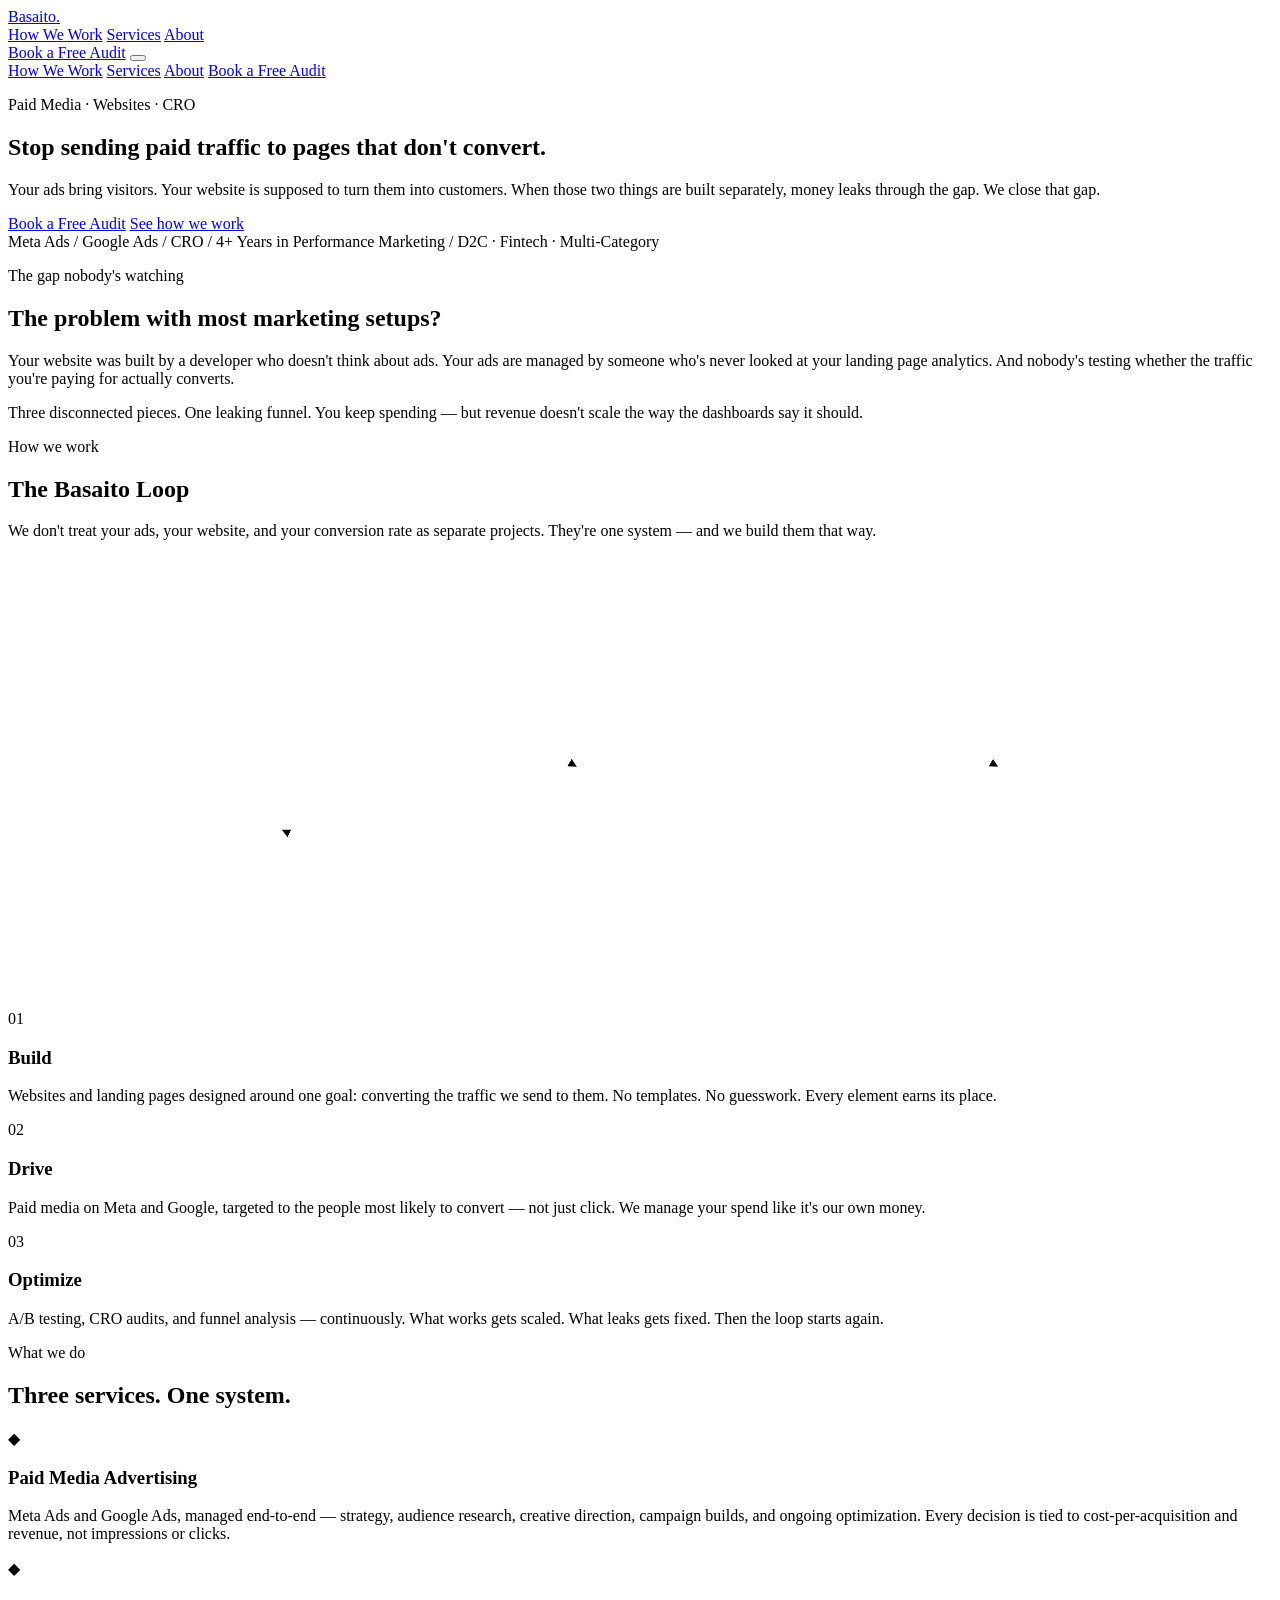
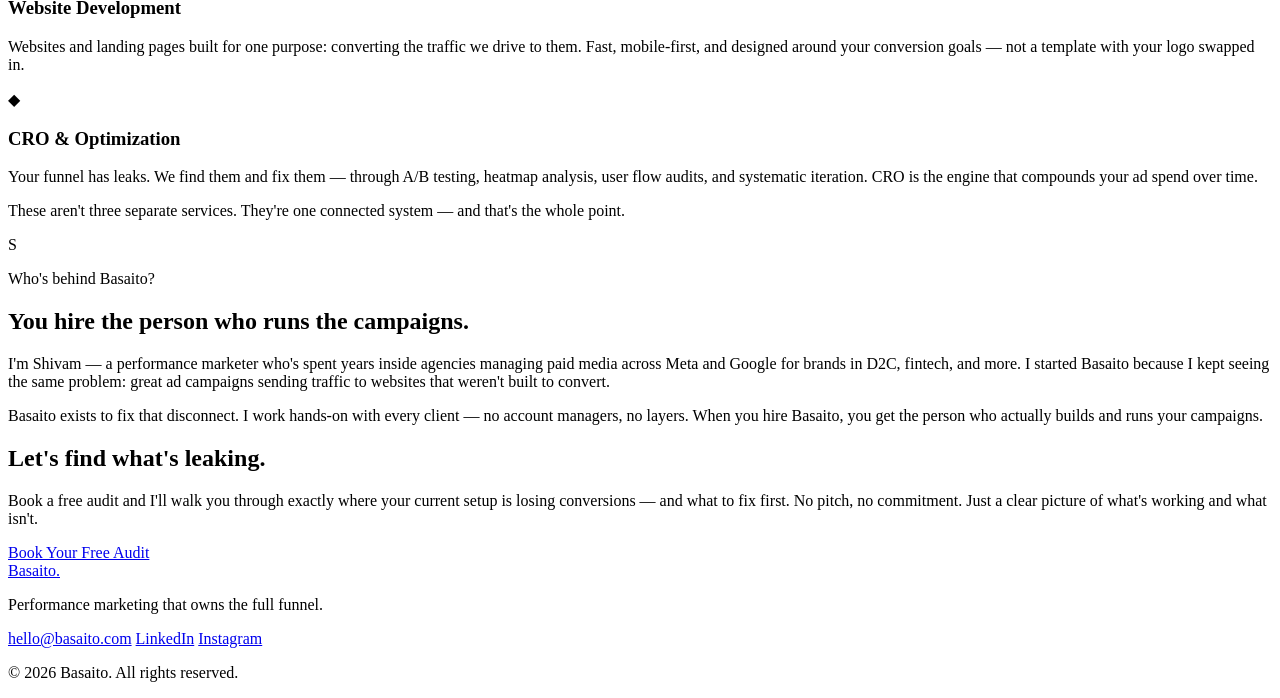
==== index.html @ 635cd73f "Add initial HTML structure for Basaito website This HTML file serves as the main structure for the B" ====
<!DOCTYPE html>
<html lang="en">
<head>
  <meta charset="UTF-8" />
  <meta name="viewport" content="width=device-width, initial-scale=1.0" />
  <title>Basaito — Performance Marketing That Owns the Full Funnel</title>
  <meta name="description" content="Basaito builds your ads, your website, and your conversion flow as one connected system — so your paid traffic actually turns into revenue. Book a free audit." />

  <!-- Open Graph -->
  <meta property="og:title" content="Basaito — Stop Sending Paid Traffic to Pages That Don't Convert" />
  <meta property="og:description" content="Ads, website, and CRO built as one system. Book a free audit and find what's leaking." />
  <meta property="og:type" content="website" />

  <!-- Fonts -->
  <link rel="preconnect" href="https://fonts.googleapis.com" />
  <link rel="preconnect" href="https://fonts.gstatic.com" crossorigin />
  <link href="https://fonts.googleapis.com/css2?family=Space+Grotesk:wght@400;500;600;700&family=Inter:wght@400;500;600&display=swap" rel="stylesheet" />

  <link rel="stylesheet" href="css/style.css" />
</head>
<body>

  <!-- ============================================= -->
  <!-- NAVIGATION -->
  <!-- ============================================= -->
  <header class="nav" id="nav">
    <div class="nav__inner container">
      <a href="#top" class="nav__logo" aria-label="Basaito home">
        Basaito<span class="nav__logo-dot">.</span>
      </a>

      <nav class="nav__links" aria-label="Primary">
        <a href="#work">How We Work</a>
        <a href="#services">Services</a>
        <a href="#about">About</a>
      </nav>

      <a href="#contact" class="btn btn--nav">Book a Free Audit</a>

      <!-- Mobile toggle -->
      <button class="nav__toggle" id="navToggle" aria-label="Open menu" aria-expanded="false">
        <span></span><span></span><span></span>
      </button>
    </div>

    <!-- Mobile menu -->
    <div class="nav__mobile" id="navMobile">
      <a href="#work">How We Work</a>
      <a href="#services">Services</a>
      <a href="#about">About</a>
      <a href="#contact" class="btn btn--accent">Book a Free Audit</a>
    </div>
  </header>

  <main id="top">

    <!-- ============================================= -->
    <!-- HERO -->
    <!-- ============================================= -->
    <section class="hero">
      <div class="hero__grid" aria-hidden="true"></div>
      <div class="container hero__inner">
        <p class="eyebrow reveal">Paid Media · Websites · CRO</p>
        <h1 class="hero__title reveal">
          Stop sending paid traffic to pages that <span class="accent-text">don't convert.</span>
        </h1>
        <p class="hero__sub reveal">
          Your ads bring visitors. Your website is supposed to turn them into customers.
          When those two things are built separately, money leaks through the gap.
          We close that gap.
        </p>
        <div class="hero__cta reveal">
          <a href="#contact" class="btn btn--accent btn--lg">Book a Free Audit</a>
          <a href="#work" class="btn btn--ghost btn--lg">See how we work</a>
        </div>
      </div>
    </section>

    <!-- ============================================= -->
    <!-- CREDIBILITY BAR -->
    <!-- ============================================= -->
    <section class="cred">
      <div class="container cred__inner">
        <span class="cred__item">Meta Ads</span>
        <span class="cred__sep">/</span>
        <span class="cred__item">Google Ads</span>
        <span class="cred__sep">/</span>
        <span class="cred__item">CRO</span>
        <span class="cred__sep">/</span>
        <span class="cred__item">4+ Years in Performance Marketing</span>
        <span class="cred__sep">/</span>
        <span class="cred__item">D2C · Fintech · Multi-Category</span>
      </div>
    </section>

    <!-- ============================================= -->
    <!-- PROBLEM -->
    <!-- ============================================= -->
    <section class="problem">
      <div class="container problem__inner">
        <p class="eyebrow reveal">The gap nobody's watching</p>
        <h2 class="problem__title reveal">
          The problem with most marketing setups?
        </h2>
        <div class="problem__body reveal">
          <p>
            Your website was built by a developer who doesn't think about ads.
            Your ads are managed by someone who's never looked at your landing page analytics.
            And nobody's testing whether the traffic you're paying for actually converts.
          </p>
          <p class="problem__punch">
            Three disconnected pieces. One leaking funnel. You keep spending —
            but revenue doesn't scale the way the dashboards say it should.
          </p>
        </div>
      </div>
    </section>

    <!-- ============================================= -->
    <!-- THE BASAITO LOOP -->
    <!-- ============================================= -->
    <section class="loop" id="work">
      <div class="container">
        <div class="loop__head reveal">
          <p class="eyebrow">How we work</p>
          <h2 class="section-title">The Basaito Loop</h2>
          <p class="section-lead">
            We don't treat your ads, your website, and your conversion rate as separate
            projects. They're one system — and we build them that way.
          </p>
        </div>

        <div class="loop__diagram reveal">
          <!-- Connected cycle: Build -> Drive -> Optimize -> back to Build -->
          <svg class="loop__svg" viewBox="0 0 900 320" role="img" aria-label="The Basaito Loop: Build, Drive, Optimize — a continuous cycle">
            <defs>
              <marker id="arrow" markerWidth="10" markerHeight="10" refX="6" refY="3" orient="auto" markerUnits="strokeWidth">
                <path d="M0,0 L6,3 L0,6 Z" fill="var(--accent)"></path>
              </marker>
            </defs>
            <!-- connecting arcs -->
            <path class="loop__path" d="M 195 150 Q 300 90 405 150" fill="none" marker-end="url(#arrow)"/>
            <path class="loop__path" d="M 495 150 Q 600 90 705 150" fill="none" marker-end="url(#arrow)"/>
            <path class="loop__path loop__path--return" d="M 705 195 Q 450 320 195 195" fill="none" marker-end="url(#arrow)"/>
          </svg>

          <div class="loop__steps">
            <article class="loop__step">
              <span class="loop__num">01</span>
              <h3>Build</h3>
              <p>Websites and landing pages designed around one goal: converting the traffic we send to them. No templates. No guesswork. Every element earns its place.</p>
            </article>
            <article class="loop__step">
              <span class="loop__num">02</span>
              <h3>Drive</h3>
              <p>Paid media on Meta and Google, targeted to the people most likely to convert — not just click. We manage your spend like it's our own money.</p>
            </article>
            <article class="loop__step">
              <span class="loop__num">03</span>
              <h3>Optimize</h3>
              <p>A/B testing, CRO audits, and funnel analysis — continuously. What works gets scaled. What leaks gets fixed. Then the loop starts again.</p>
            </article>
          </div>
        </div>
      </div>
    </section>

    <!-- ============================================= -->
    <!-- SERVICES -->
    <!-- ============================================= -->
    <section class="services" id="services">
      <div class="container">
        <div class="services__head reveal">
          <p class="eyebrow">What we do</p>
          <h2 class="section-title">Three services. One system.</h2>
        </div>

        <div class="services__grid">
          <article class="service reveal">
            <div class="service__mark">◆</div>
            <h3>Paid Media Advertising</h3>
            <p>
              Meta Ads and Google Ads, managed end-to-end — strategy, audience research,
              creative direction, campaign builds, and ongoing optimization. Every decision
              is tied to cost-per-acquisition and revenue, not impressions or clicks.
            </p>
          </article>

          <article class="service reveal">
            <div class="service__mark">◆</div>
            <h3>Website Development</h3>
            <p>
              Websites and landing pages built for one purpose: converting the traffic we
              drive to them. Fast, mobile-first, and designed around your conversion goals —
              not a template with your logo swapped in.
            </p>
          </article>

          <article class="service reveal">
            <div class="service__mark">◆</div>
            <h3>CRO &amp; Optimization</h3>
            <p>
              Your funnel has leaks. We find them and fix them — through A/B testing,
              heatmap analysis, user flow audits, and systematic iteration. CRO is the
              engine that compounds your ad spend over time.
            </p>
          </article>
        </div>

        <p class="services__note reveal">
          These aren't three separate services. They're one connected system — and that's the whole point.
        </p>
      </div>
    </section>

    <!-- ============================================= -->
    <!-- ABOUT / FOUNDER -->
    <!-- ============================================= -->
    <section class="about" id="about">
      <div class="container about__inner">
        <div class="about__media reveal">
          <div class="about__photo" aria-label="Photo of Shivam, founder of Basaito">
            <!-- Replace this block with your photo: <img src="images/shivam.jpg" alt="Shivam, founder of Basaito"> -->
            <span class="about__initials">S</span>
          </div>
        </div>
        <div class="about__content reveal">
          <p class="eyebrow">Who's behind Basaito?</p>
          <h2 class="section-title">You hire the person who runs the campaigns.</h2>
          <p>
            I'm Shivam — a performance marketer who's spent years inside agencies managing
            paid media across Meta and Google for brands in D2C, fintech, and more.
            I started Basaito because I kept seeing the same problem: great ad campaigns
            sending traffic to websites that weren't built to convert.
          </p>
          <p>
            Basaito exists to fix that disconnect. I work hands-on with every client —
            no account managers, no layers. When you hire Basaito, you get the person
            who actually builds and runs your campaigns.
          </p>
        </div>
      </div>
    </section>

    <!-- ============================================= -->
    <!-- FINAL CTA -->
    <!-- ============================================= -->
    <section class="cta" id="contact">
      <div class="container cta__inner reveal">
        <h2 class="cta__title">Let's find what's leaking.</h2>
        <p class="cta__sub">
          Book a free audit and I'll walk you through exactly where your current setup is
          losing conversions — and what to fix first. No pitch, no commitment. Just a clear
          picture of what's working and what isn't.
        </p>
        <!-- Replace # with your Cal.com / Calendly link -->
        <a href="#" class="btn btn--accent btn--lg">Book Your Free Audit</a>
      </div>
    </section>

  </main>

  <!-- ============================================= -->
  <!-- FOOTER -->
  <!-- ============================================= -->
  <footer class="footer">
    <div class="container footer__inner">
      <a href="#top" class="footer__logo">Basaito<span class="nav__logo-dot">.</span></a>
      <p class="footer__tag">Performance marketing that owns the full funnel.</p>
      <nav class="footer__links" aria-label="Footer">
        <!-- Replace with your real links -->
        <a href="mailto:hello@basaito.com">hello@basaito.com</a>
        <a href="#" aria-label="LinkedIn">LinkedIn</a>
        <a href="#" aria-label="Instagram">Instagram</a>
      </nav>
      <p class="footer__copy">© 2026 Basaito. All rights reserved.</p>
    </div>
  </footer>

  <script src="js/main.js"></script>
</body>
</html>
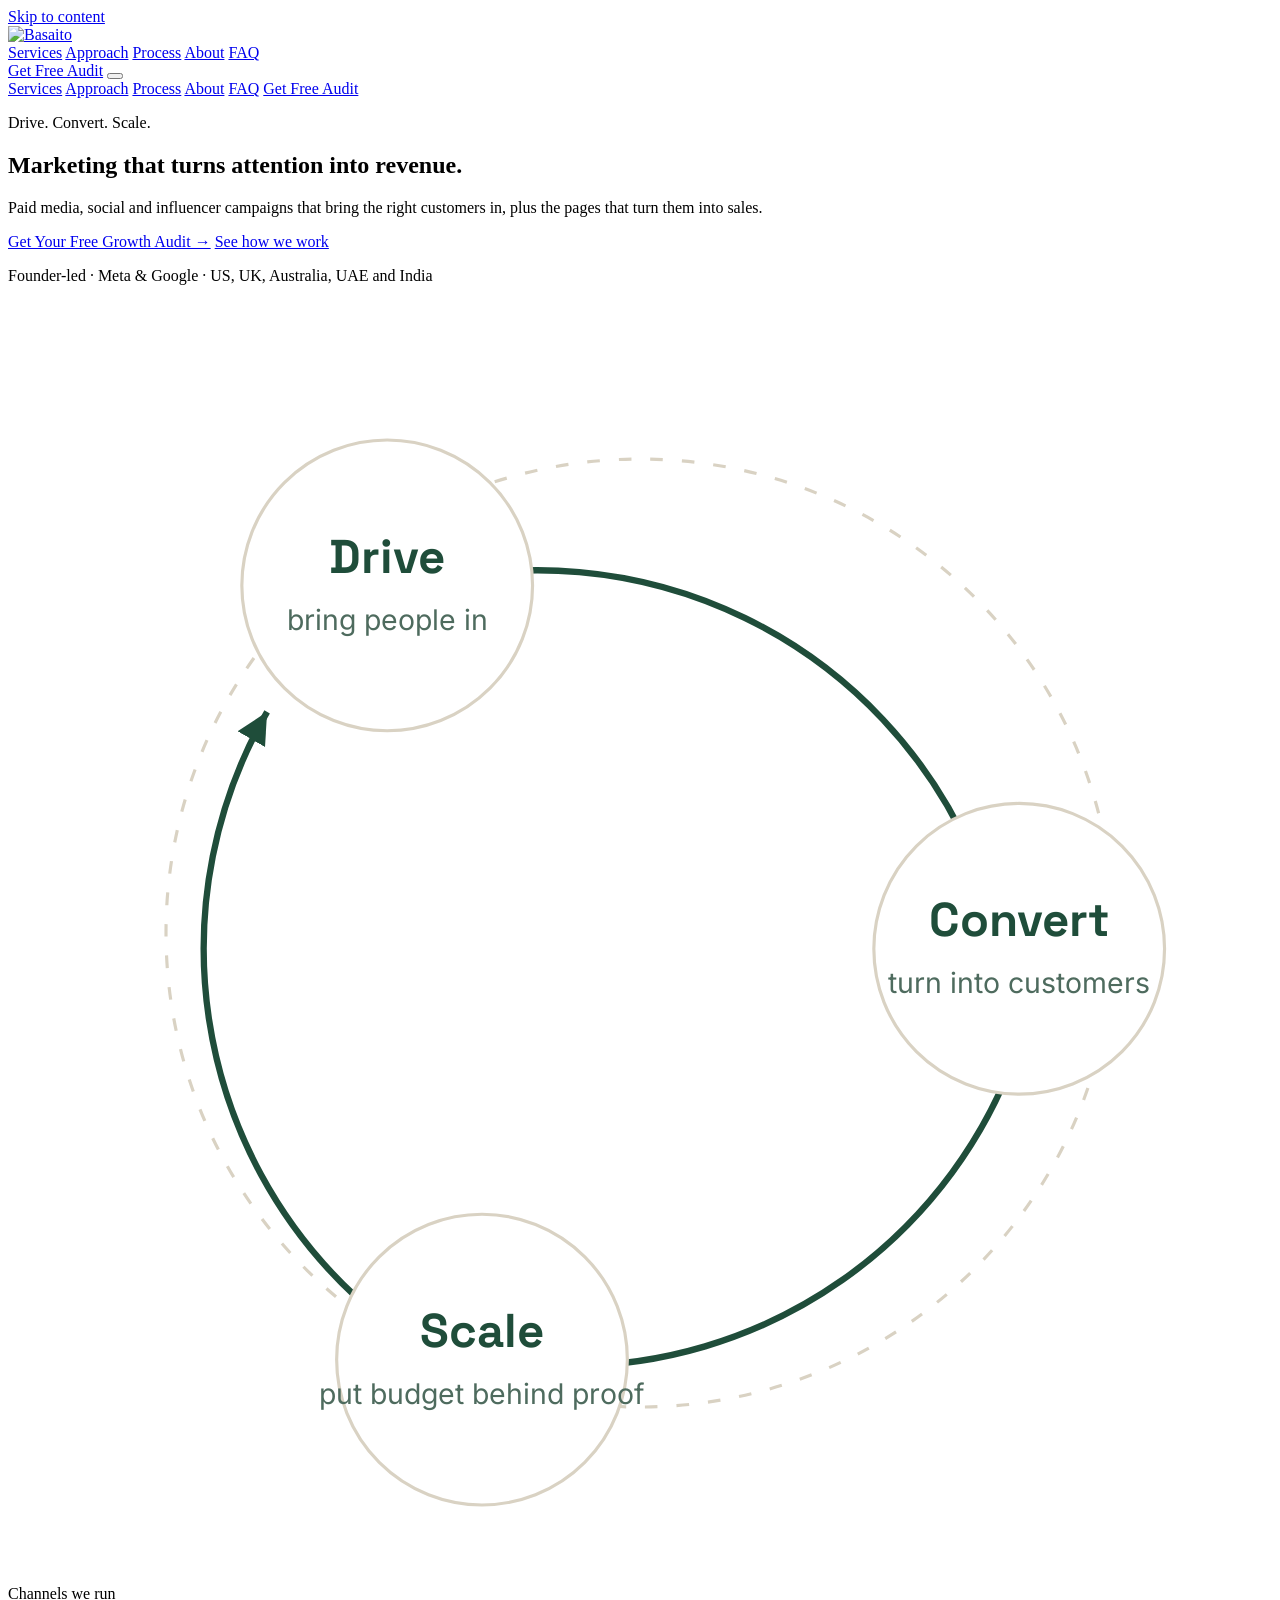
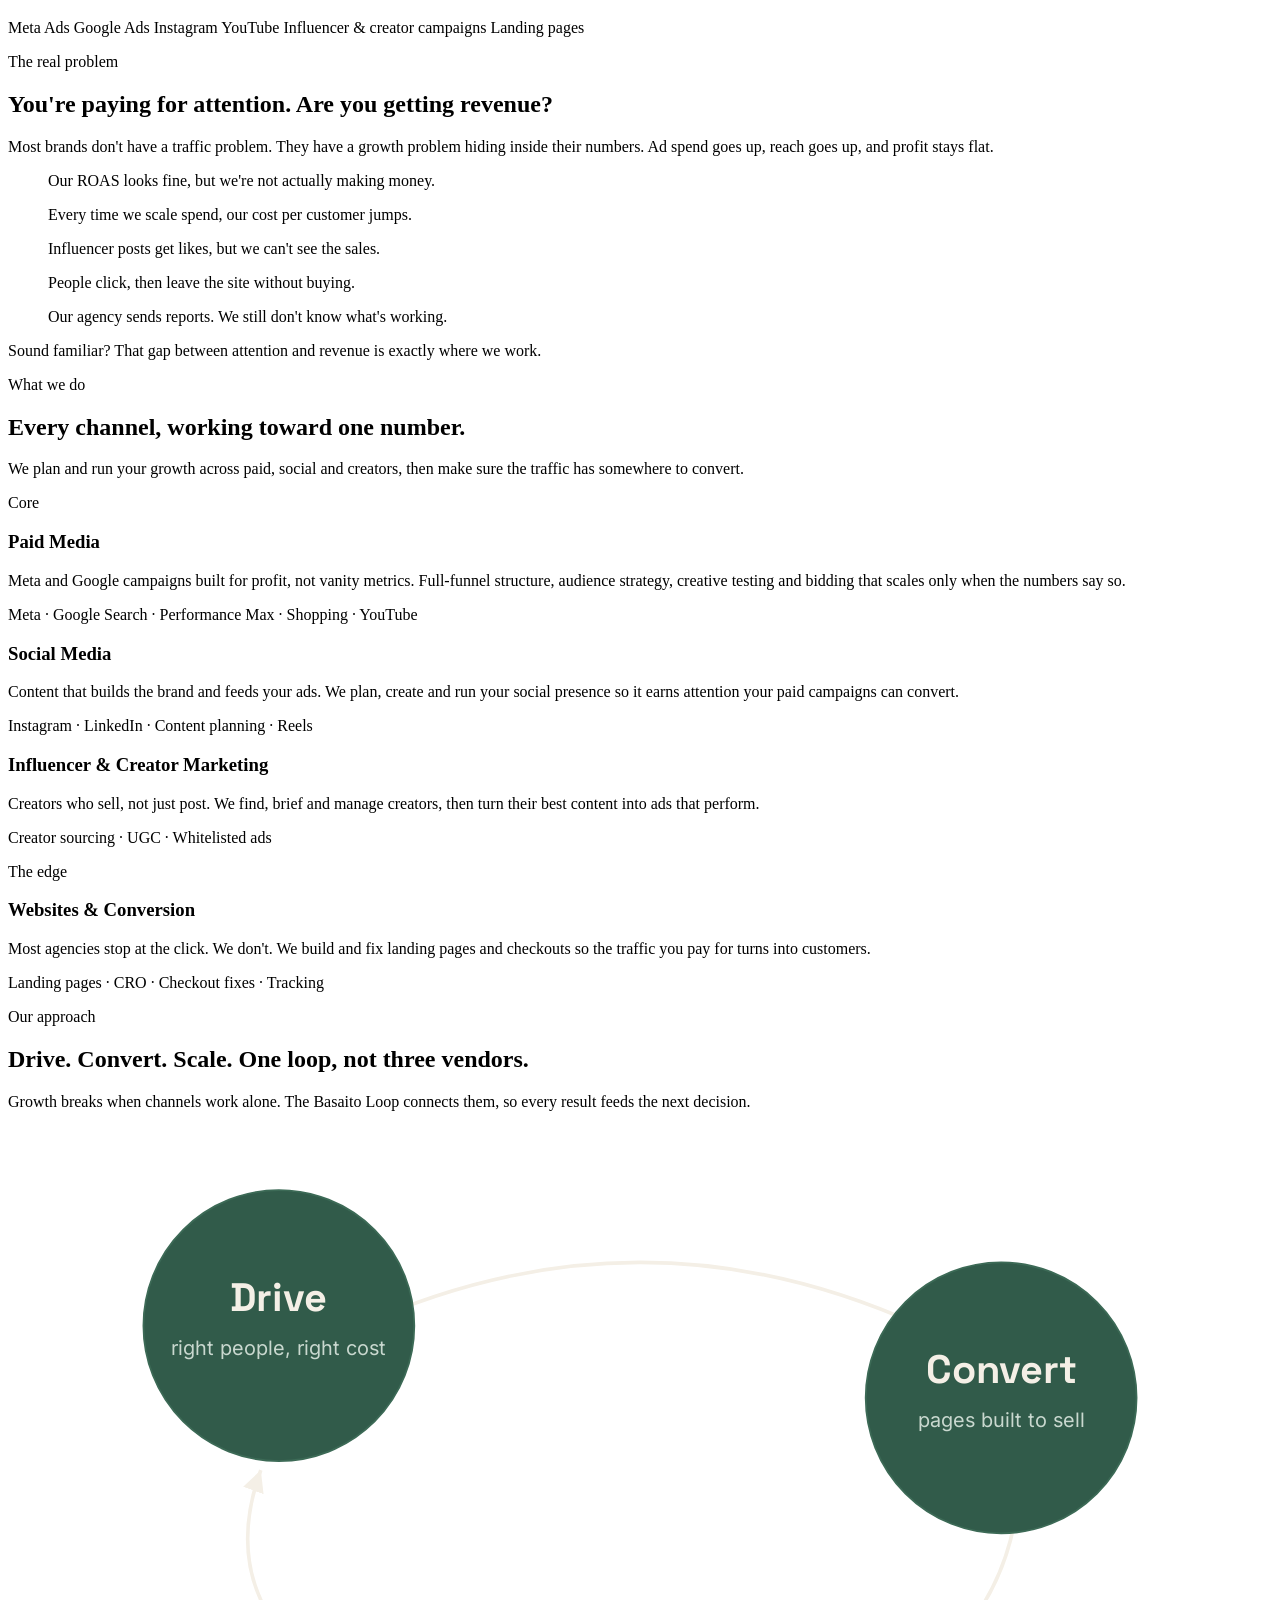
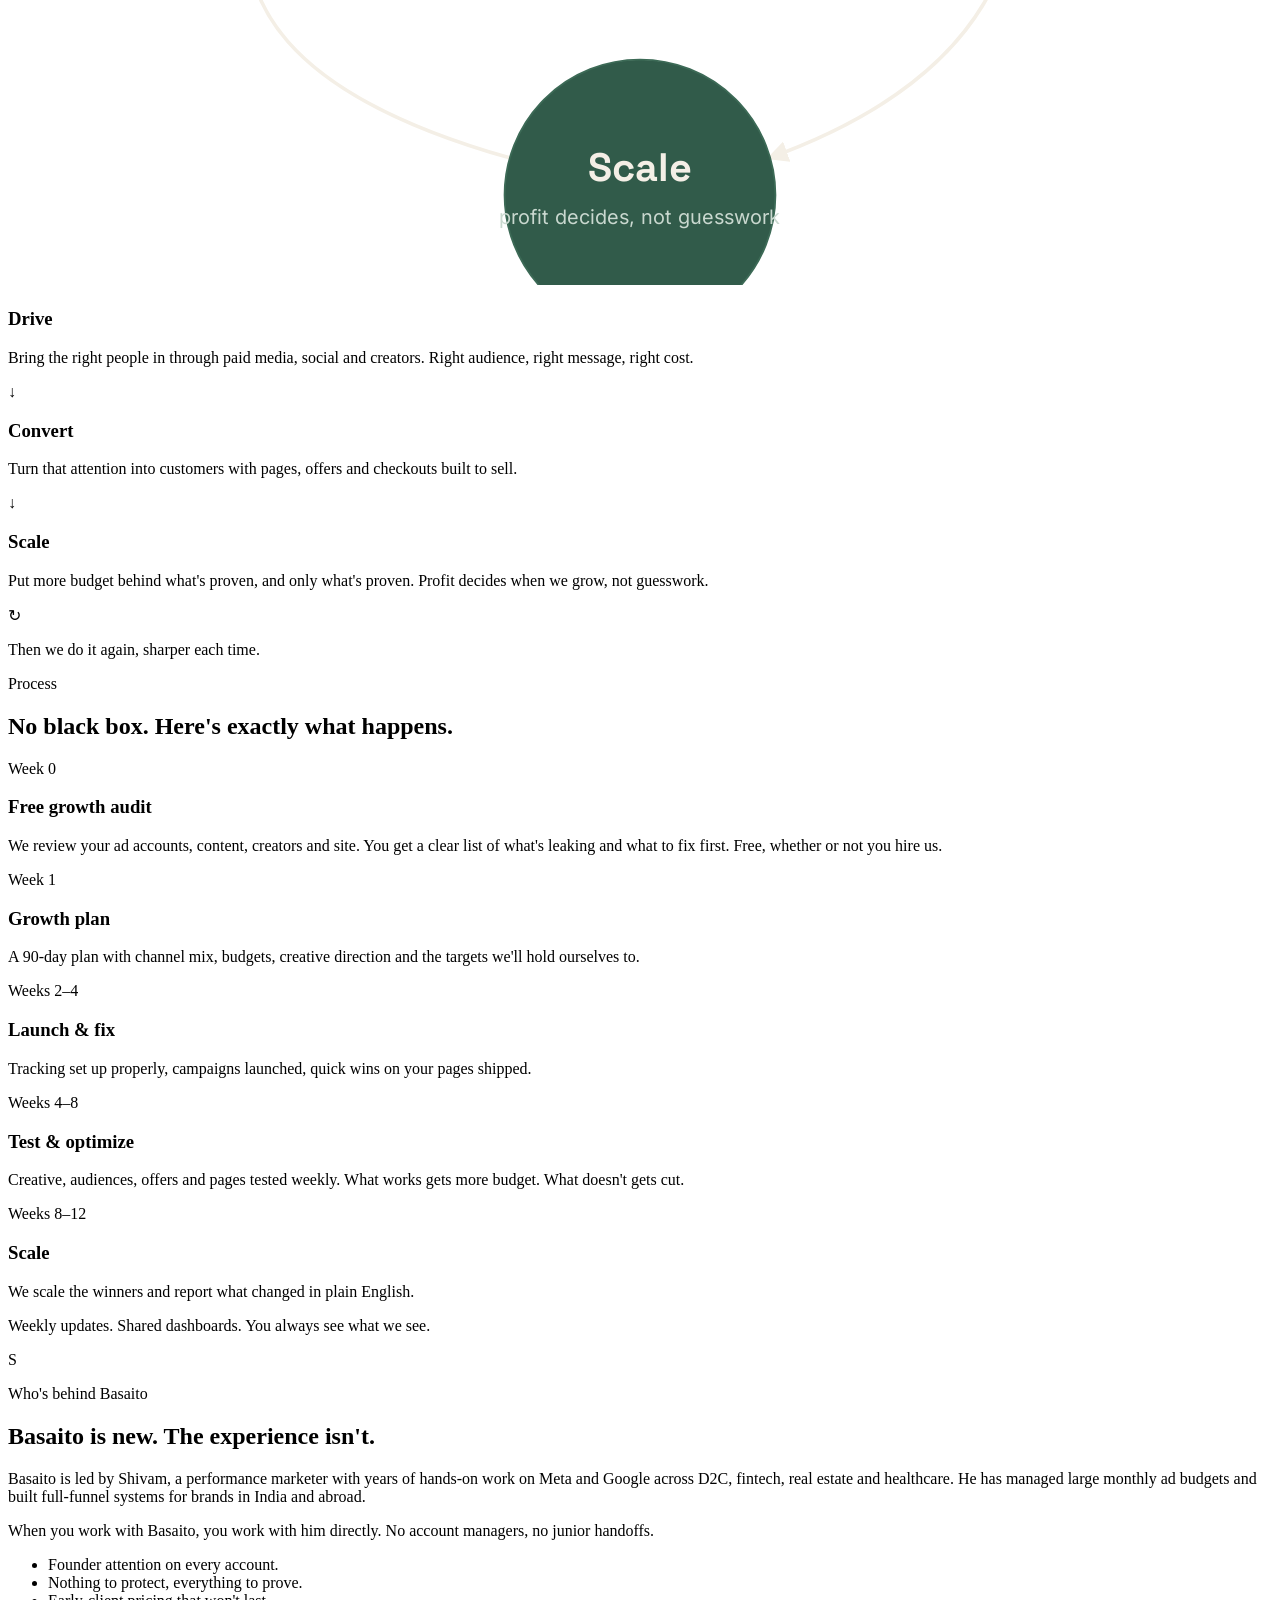
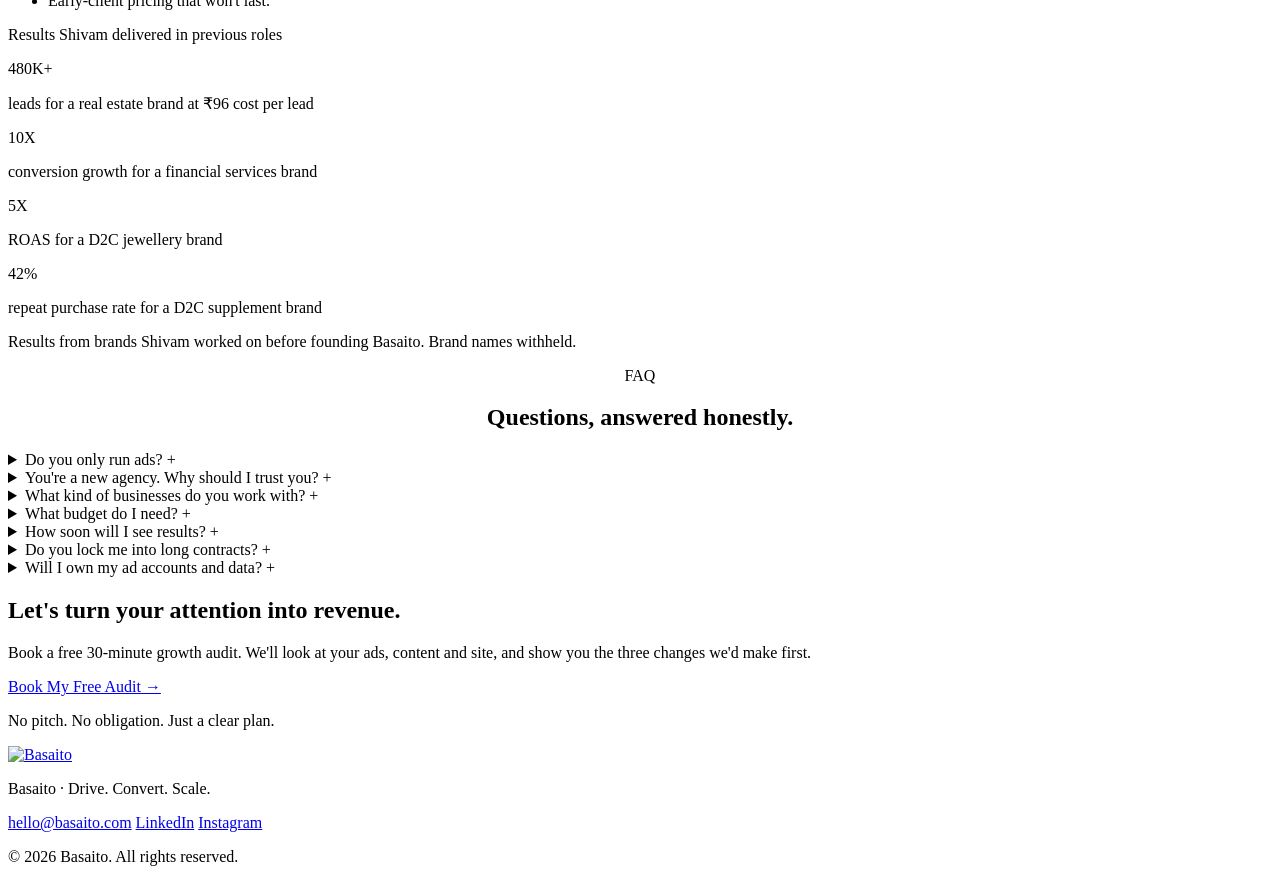
==== commit af7f7828: "Rename basaito-website-rebrand/index.html to index.html" ====
--- a/index.html
+++ b/index.html
@@ -1,282 +1,497 @@
 <!DOCTYPE html>
 <html lang="en">
 <head>
-  <meta charset="UTF-8" />
-  <meta name="viewport" content="width=device-width, initial-scale=1.0" />
-  <title>Basaito — Performance Marketing That Owns the Full Funnel</title>
-  <meta name="description" content="Basaito builds your ads, your website, and your conversion flow as one connected system — so your paid traffic actually turns into revenue. Book a free audit." />
-
-  <!-- Open Graph -->
-  <meta property="og:title" content="Basaito — Stop Sending Paid Traffic to Pages That Don't Convert" />
-  <meta property="og:description" content="Ads, website, and CRO built as one system. Book a free audit and find what's leaking." />
-  <meta property="og:type" content="website" />
-
-  <!-- Fonts -->
-  <link rel="preconnect" href="https://fonts.googleapis.com" />
-  <link rel="preconnect" href="https://fonts.gstatic.com" crossorigin />
-  <link href="https://fonts.googleapis.com/css2?family=Space+Grotesk:wght@400;500;600;700&family=Inter:wght@400;500;600&display=swap" rel="stylesheet" />
-
-  <link rel="stylesheet" href="css/style.css" />
+<meta charset="UTF-8" />
+<meta name="viewport" content="width=device-width, initial-scale=1.0" />
+<title>Basaito — Marketing That Turns Attention Into Revenue</title>
+<meta name="description" content="Growth marketing agency running paid media, social and influencer campaigns, plus the pages that turn traffic into sales. Book a free growth audit." />
+<link rel="canonical" href="https://basaito.com/" />
+
+<!-- Open Graph -->
+<meta property="og:type" content="website" />
+<meta property="og:url" content="https://basaito.com/" />
+<meta property="og:title" content="Basaito — Marketing That Turns Attention Into Revenue" />
+<meta property="og:description" content="Growth marketing agency running paid media, social and influencer campaigns, plus the pages that turn traffic into sales. Book a free growth audit." />
+<meta property="og:image" content="https://basaito.com/assets/og-image.png" />
+<meta property="og:image:width" content="1200" />
+<meta property="og:image:height" content="630" />
+
+<!-- Twitter Card -->
+<meta name="twitter:card" content="summary_large_image" />
+<meta name="twitter:title" content="Basaito — Marketing That Turns Attention Into Revenue" />
+<meta name="twitter:description" content="Growth marketing agency running paid media, social and influencer campaigns, plus the pages that turn traffic into sales." />
+<meta name="twitter:image" content="https://basaito.com/assets/og-image.png" />
+
+<!-- Favicons -->
+<link rel="icon" href="/favicon.ico" sizes="any" />
+<link rel="icon" type="image/png" sizes="32x32" href="/assets/favicon-32.png" />
+<link rel="icon" type="image/png" sizes="16x16" href="/assets/favicon-16.png" />
+<link rel="apple-touch-icon" href="/assets/apple-touch-icon.png" />
+
+<!-- Fonts -->
+<link rel="preconnect" href="https://fonts.googleapis.com" />
+<link rel="preconnect" href="https://fonts.gstatic.com" crossorigin />
+<link href="https://fonts.googleapis.com/css2?family=Space+Grotesk:wght@500;600;700&family=Inter:wght@400;500;600&display=swap" rel="stylesheet" />
+
+<link rel="stylesheet" href="css/style.css" />
+
+<!-- Organization schema -->
+<script type="application/ld+json">
+{
+  "@context": "https://schema.org",
+  "@type": "Organization",
+  "name": "Basaito",
+  "url": "https://basaito.com/",
+  "logo": "https://basaito.com/assets/icon-512.png",
+  "description": "Growth marketing agency running paid media, social and influencer campaigns, plus the pages that turn traffic into sales.",
+  "sameAs": [
+    "https://www.linkedin.com/company/basaito"
+  ]
+}
+</script>
+
+<!-- =============================================================
+     TRACKING — fill in your real IDs, then remove the comment tags.
+     GA4, Meta Pixel and LinkedIn Insight Tag base snippets below.
+     ============================================================= -->
+<!--
+<script async src="https://www.googletagmanager.com/gtag/js?id=G-XXXXXXXXXX"></script>
+<script>
+  window.dataLayer = window.dataLayer || [];
+  function gtag(){dataLayer.push(arguments);}
+  gtag('js', new Date());
+  gtag('config', 'G-XXXXXXXXXX');
+</script>
+
+<script>
+  !function(f,b,e,v,n,t,s){if(f.fbq)return;n=f.fbq=function(){n.callMethod?
+  n.callMethod.apply(n,arguments):n.queue.push(arguments)};if(!f._fbq)f._fbq=n;
+  n.push=n;n.loaded=!0;n.version='2.0';n.queue=[];t=b.createElement(e);t.async=!0;
+  t.src=v;s=b.getElementsByTagName(e)[0];s.parentNode.insertBefore(t,s)}(window,
+  document,'script','https://connect.facebook.net/en_US/fbevents.js');
+  fbq('init', 'XXXXXXXXXXXXXXX');
+  fbq('track', 'PageView');
+</script>
+
+<script type="text/javascript">
+  _linkedin_partner_id = "XXXXXXX";
+  window._linkedin_data_partner_ids = window._linkedin_data_partner_ids || [];
+  window._linkedin_data_partner_ids.push(_linkedin_partner_id);
+</script>
+<script type="text/javascript">
+  (function(l) {
+    if (!l){window.lintrk = function(a,b){window.lintrk.q.push([a,b])};
+    window.lintrk.q=[]}
+    var s = document.getElementsByTagName("script")[0];
+    var b = document.createElement("script");
+    b.type = "text/javascript";b.async = true;
+    b.src = "https://snap.licdn.com/li.lms-analytics/insight.min.js";
+    s.parentNode.insertBefore(b, s);
+  })(window.lintrk);
+</script>
+-->
+
 </head>
 <body>
 
-  <!-- ============================================= -->
-  <!-- NAVIGATION -->
-  <!-- ============================================= -->
-  <header class="nav" id="nav">
-    <div class="nav__inner container">
-      <a href="#top" class="nav__logo" aria-label="Basaito home">
-        Basaito<span class="nav__logo-dot">.</span>
-      </a>
-
-      <nav class="nav__links" aria-label="Primary">
-        <a href="#work">How We Work</a>
-        <a href="#services">Services</a>
-        <a href="#about">About</a>
-      </nav>
-
-      <a href="#contact" class="btn btn--nav">Book a Free Audit</a>
-
-      <!-- Mobile toggle -->
-      <button class="nav__toggle" id="navToggle" aria-label="Open menu" aria-expanded="false">
-        <span></span><span></span><span></span>
-      </button>
-    </div>
-
-    <!-- Mobile menu -->
-    <div class="nav__mobile" id="navMobile">
-      <a href="#work">How We Work</a>
-      <a href="#services">Services</a>
-      <a href="#about">About</a>
-      <a href="#contact" class="btn btn--accent">Book a Free Audit</a>
-    </div>
-  </header>
-
-  <main id="top">
-
-    <!-- ============================================= -->
-    <!-- HERO -->
-    <!-- ============================================= -->
-    <section class="hero">
-      <div class="hero__grid" aria-hidden="true"></div>
-      <div class="container hero__inner">
-        <p class="eyebrow reveal">Paid Media · Websites · CRO</p>
-        <h1 class="hero__title reveal">
-          Stop sending paid traffic to pages that <span class="accent-text">don't convert.</span>
-        </h1>
-        <p class="hero__sub reveal">
-          Your ads bring visitors. Your website is supposed to turn them into customers.
-          When those two things are built separately, money leaks through the gap.
-          We close that gap.
-        </p>
+<a href="#top" class="skip-link">Skip to content</a>
+
+<!-- ============================================================= -->
+<!-- NAVIGATION -->
+<!-- ============================================================= -->
+<header class="nav" id="nav">
+  <div class="nav__inner container">
+    <a href="#top" class="nav__logo" aria-label="Basaito home">
+      <img class="logo-img" src="assets/basaito-logo-forest.png" alt="Basaito" width="140" height="34" />
+    </a>
+
+    <nav class="nav__links" aria-label="Primary">
+      <a href="#services" data-nav-link>Services</a>
+      <a href="#approach" data-nav-link>Approach</a>
+      <a href="#process" data-nav-link>Process</a>
+      <a href="#about" data-nav-link>About</a>
+      <a href="#faq" data-nav-link>FAQ</a>
+    </nav>
+
+    <a href="#" class="btn btn--primary btn--nav nav__cta" data-audit-cta data-audit-location="nav">Get Free Audit</a>
+
+    <button class="nav__toggle" id="navToggle" aria-label="Open menu" aria-expanded="false" aria-controls="navMobile">
+      <span></span><span></span><span></span>
+    </button>
+  </div>
+</header>
+
+<!-- Kept outside <header> on purpose: header has backdrop-filter, which
+     would turn it into the containing block for a position:fixed child
+     and clip this panel to the header's own height. -->
+<div class="nav__mobile" id="navMobile">
+  <a href="#services" data-nav-link data-close-menu>Services</a>
+  <a href="#approach" data-nav-link data-close-menu>Approach</a>
+  <a href="#process" data-nav-link data-close-menu>Process</a>
+  <a href="#about" data-nav-link data-close-menu>About</a>
+  <a href="#faq" data-nav-link data-close-menu>FAQ</a>
+  <a href="#" class="btn btn--primary" data-audit-cta data-audit-location="mobile_menu" data-close-menu>Get Free Audit</a>
+</div>
+
+<main>
+
+  <!-- ============================================================= -->
+  <!-- 1. HERO -->
+  <!-- ============================================================= -->
+  <section class="hero section--light bg-cream" id="top">
+    <div class="hero__grid" aria-hidden="true"></div>
+    <div class="container hero__inner">
+      <div class="hero__copy">
+        <p class="kicker reveal">Drive. Convert. Scale.</p>
+        <h1 class="hero__title reveal">Marketing that turns attention into revenue.</h1>
+        <p class="hero__sub reveal">Paid media, social and influencer campaigns that bring the right customers in, plus the pages that turn them into sales.</p>
         <div class="hero__cta reveal">
-          <a href="#contact" class="btn btn--accent btn--lg">Book a Free Audit</a>
-          <a href="#work" class="btn btn--ghost btn--lg">See how we work</a>
-        </div>
-      </div>
-    </section>
-
-    <!-- ============================================= -->
-    <!-- CREDIBILITY BAR -->
-    <!-- ============================================= -->
-    <section class="cred">
-      <div class="container cred__inner">
-        <span class="cred__item">Meta Ads</span>
-        <span class="cred__sep">/</span>
-        <span class="cred__item">Google Ads</span>
-        <span class="cred__sep">/</span>
-        <span class="cred__item">CRO</span>
-        <span class="cred__sep">/</span>
-        <span class="cred__item">4+ Years in Performance Marketing</span>
-        <span class="cred__sep">/</span>
-        <span class="cred__item">D2C · Fintech · Multi-Category</span>
-      </div>
-    </section>
-
-    <!-- ============================================= -->
-    <!-- PROBLEM -->
-    <!-- ============================================= -->
-    <section class="problem">
-      <div class="container problem__inner">
-        <p class="eyebrow reveal">The gap nobody's watching</p>
-        <h2 class="problem__title reveal">
-          The problem with most marketing setups?
-        </h2>
-        <div class="problem__body reveal">
-          <p>
-            Your website was built by a developer who doesn't think about ads.
-            Your ads are managed by someone who's never looked at your landing page analytics.
-            And nobody's testing whether the traffic you're paying for actually converts.
-          </p>
-          <p class="problem__punch">
-            Three disconnected pieces. One leaking funnel. You keep spending —
-            but revenue doesn't scale the way the dashboards say it should.
-          </p>
-        </div>
-      </div>
-    </section>
-
-    <!-- ============================================= -->
-    <!-- THE BASAITO LOOP -->
-    <!-- ============================================= -->
-    <section class="loop" id="work">
-      <div class="container">
-        <div class="loop__head reveal">
-          <p class="eyebrow">How we work</p>
-          <h2 class="section-title">The Basaito Loop</h2>
-          <p class="section-lead">
-            We don't treat your ads, your website, and your conversion rate as separate
-            projects. They're one system — and we build them that way.
-          </p>
-        </div>
-
-        <div class="loop__diagram reveal">
-          <!-- Connected cycle: Build -> Drive -> Optimize -> back to Build -->
-          <svg class="loop__svg" viewBox="0 0 900 320" role="img" aria-label="The Basaito Loop: Build, Drive, Optimize — a continuous cycle">
-            <defs>
-              <marker id="arrow" markerWidth="10" markerHeight="10" refX="6" refY="3" orient="auto" markerUnits="strokeWidth">
-                <path d="M0,0 L6,3 L0,6 Z" fill="var(--accent)"></path>
-              </marker>
-            </defs>
-            <!-- connecting arcs -->
-            <path class="loop__path" d="M 195 150 Q 300 90 405 150" fill="none" marker-end="url(#arrow)"/>
-            <path class="loop__path" d="M 495 150 Q 600 90 705 150" fill="none" marker-end="url(#arrow)"/>
-            <path class="loop__path loop__path--return" d="M 705 195 Q 450 320 195 195" fill="none" marker-end="url(#arrow)"/>
-          </svg>
-
-          <div class="loop__steps">
-            <article class="loop__step">
-              <span class="loop__num">01</span>
-              <h3>Build</h3>
-              <p>Websites and landing pages designed around one goal: converting the traffic we send to them. No templates. No guesswork. Every element earns its place.</p>
-            </article>
-            <article class="loop__step">
-              <span class="loop__num">02</span>
-              <h3>Drive</h3>
-              <p>Paid media on Meta and Google, targeted to the people most likely to convert — not just click. We manage your spend like it's our own money.</p>
-            </article>
-            <article class="loop__step">
-              <span class="loop__num">03</span>
-              <h3>Optimize</h3>
-              <p>A/B testing, CRO audits, and funnel analysis — continuously. What works gets scaled. What leaks gets fixed. Then the loop starts again.</p>
-            </article>
-          </div>
-        </div>
-      </div>
-    </section>
-
-    <!-- ============================================= -->
-    <!-- SERVICES -->
-    <!-- ============================================= -->
-    <section class="services" id="services">
-      <div class="container">
-        <div class="services__head reveal">
-          <p class="eyebrow">What we do</p>
-          <h2 class="section-title">Three services. One system.</h2>
-        </div>
-
-        <div class="services__grid">
-          <article class="service reveal">
-            <div class="service__mark">◆</div>
-            <h3>Paid Media Advertising</h3>
-            <p>
-              Meta Ads and Google Ads, managed end-to-end — strategy, audience research,
-              creative direction, campaign builds, and ongoing optimization. Every decision
-              is tied to cost-per-acquisition and revenue, not impressions or clicks.
-            </p>
-          </article>
-
-          <article class="service reveal">
-            <div class="service__mark">◆</div>
-            <h3>Website Development</h3>
-            <p>
-              Websites and landing pages built for one purpose: converting the traffic we
-              drive to them. Fast, mobile-first, and designed around your conversion goals —
-              not a template with your logo swapped in.
-            </p>
-          </article>
-
-          <article class="service reveal">
-            <div class="service__mark">◆</div>
-            <h3>CRO &amp; Optimization</h3>
-            <p>
-              Your funnel has leaks. We find them and fix them — through A/B testing,
-              heatmap analysis, user flow audits, and systematic iteration. CRO is the
-              engine that compounds your ad spend over time.
-            </p>
-          </article>
-        </div>
-
-        <p class="services__note reveal">
-          These aren't three separate services. They're one connected system — and that's the whole point.
-        </p>
-      </div>
-    </section>
-
-    <!-- ============================================= -->
-    <!-- ABOUT / FOUNDER -->
-    <!-- ============================================= -->
-    <section class="about" id="about">
-      <div class="container about__inner">
-        <div class="about__media reveal">
-          <div class="about__photo" aria-label="Photo of Shivam, founder of Basaito">
-            <!-- Replace this block with your photo: <img src="images/shivam.jpg" alt="Shivam, founder of Basaito"> -->
-            <span class="about__initials">S</span>
-          </div>
-        </div>
-        <div class="about__content reveal">
-          <p class="eyebrow">Who's behind Basaito?</p>
-          <h2 class="section-title">You hire the person who runs the campaigns.</h2>
-          <p>
-            I'm Shivam — a performance marketer who's spent years inside agencies managing
-            paid media across Meta and Google for brands in D2C, fintech, and more.
-            I started Basaito because I kept seeing the same problem: great ad campaigns
-            sending traffic to websites that weren't built to convert.
-          </p>
-          <p>
-            Basaito exists to fix that disconnect. I work hands-on with every client —
-            no account managers, no layers. When you hire Basaito, you get the person
-            who actually builds and runs your campaigns.
-          </p>
-        </div>
-      </div>
-    </section>
-
-    <!-- ============================================= -->
-    <!-- FINAL CTA -->
-    <!-- ============================================= -->
-    <section class="cta" id="contact">
-      <div class="container cta__inner reveal">
-        <h2 class="cta__title">Let's find what's leaking.</h2>
-        <p class="cta__sub">
-          Book a free audit and I'll walk you through exactly where your current setup is
-          losing conversions — and what to fix first. No pitch, no commitment. Just a clear
-          picture of what's working and what isn't.
-        </p>
-        <!-- Replace # with your Cal.com / Calendly link -->
-        <a href="#" class="btn btn--accent btn--lg">Book Your Free Audit</a>
-      </div>
-    </section>
-
-  </main>
-
-  <!-- ============================================= -->
-  <!-- FOOTER -->
-  <!-- ============================================= -->
-  <footer class="footer">
-    <div class="container footer__inner">
-      <a href="#top" class="footer__logo">Basaito<span class="nav__logo-dot">.</span></a>
-      <p class="footer__tag">Performance marketing that owns the full funnel.</p>
-      <nav class="footer__links" aria-label="Footer">
-        <!-- Replace with your real links -->
-        <a href="mailto:hello@basaito.com">hello@basaito.com</a>
-        <a href="#" aria-label="LinkedIn">LinkedIn</a>
-        <a href="#" aria-label="Instagram">Instagram</a>
-      </nav>
-      <p class="footer__copy">© 2026 Basaito. All rights reserved.</p>
-    </div>
-  </footer>
-
-  <script src="js/main.js"></script>
+          <a href="#" class="btn btn--primary btn--lg" data-audit-cta data-audit-location="hero">Get Your Free Growth Audit →</a>
+          <a href="#process" class="btn btn--secondary btn--lg">See how we work</a>
+        </div>
+        <p class="hero__trust reveal">Founder-led · Meta &amp; Google · US, UK, Australia, UAE and India</p>
+      </div>
+
+      <div class="hero__visual reveal" aria-hidden="true">
+        <svg class="hero__loop-svg" viewBox="0 0 400 400" role="img" aria-hidden="true">
+          <defs>
+            <marker id="heroArrow" markerWidth="8" markerHeight="8" refX="5" refY="2.5" orient="auto">
+              <path d="M0,0 L5,2.5 L0,5 Z" fill="#1F4D3A"/>
+            </marker>
+          </defs>
+          <circle cx="200" cy="200" r="150" fill="none" stroke="#D9D2C3" stroke-width="1" stroke-dasharray="4 6"/>
+          <path d="M 130 90 A 150 150 0 0 1 305 175" fill="none" stroke="#1F4D3A" stroke-width="2" marker-end="url(#heroArrow)"/>
+          <path d="M 320 235 A 150 150 0 0 1 175 337" fill="none" stroke="#1F4D3A" stroke-width="2" marker-end="url(#heroArrow)"/>
+          <path d="M 110 315 A 150 150 0 0 1 82 130" fill="none" stroke="#1F4D3A" stroke-width="2" marker-end="url(#heroArrow)"/>
+
+          <g>
+            <circle cx="120" cy="90" r="46" fill="#FFFFFF" stroke="#D9D2C3"/>
+            <text x="120" y="86" text-anchor="middle" fill="#1F4D3A" font-family="Space Grotesk, sans-serif" font-size="15" font-weight="700">Drive</text>
+            <text x="120" y="104" text-anchor="middle" fill="#4E6B5E" font-family="Inter, sans-serif" font-size="9">bring people in</text>
+          </g>
+          <g>
+            <circle cx="320" cy="205" r="46" fill="#FFFFFF" stroke="#D9D2C3"/>
+            <text x="320" y="201" text-anchor="middle" fill="#1F4D3A" font-family="Space Grotesk, sans-serif" font-size="15" font-weight="700">Convert</text>
+            <text x="320" y="219" text-anchor="middle" fill="#4E6B5E" font-family="Inter, sans-serif" font-size="9">turn into customers</text>
+          </g>
+          <g>
+            <circle cx="150" cy="335" r="46" fill="#FFFFFF" stroke="#D9D2C3"/>
+            <text x="150" y="331" text-anchor="middle" fill="#1F4D3A" font-family="Space Grotesk, sans-serif" font-size="15" font-weight="700">Scale</text>
+            <text x="150" y="349" text-anchor="middle" fill="#4E6B5E" font-family="Inter, sans-serif" font-size="9">put budget behind proof</text>
+          </g>
+        </svg>
+      </div>
+    </div>
+  </section>
+
+  <!-- ============================================================= -->
+  <!-- 2. CHANNEL STRIP -->
+  <!-- ============================================================= -->
+  <section class="channels section--light bg-cream">
+    <div class="container">
+      <p class="channels__label">Channels we run</p>
+      <div class="channels__row">
+        <span class="channels__item">Meta Ads</span>
+        <span class="channels__item">Google Ads</span>
+        <span class="channels__item">Instagram</span>
+        <span class="channels__item">YouTube</span>
+        <span class="channels__item">Influencer &amp; creator campaigns</span>
+        <span class="channels__item">Landing pages</span>
+      </div>
+    </div>
+  </section>
+
+  <!-- ============================================================= -->
+  <!-- 3. THE PROBLEM -->
+  <!-- ============================================================= -->
+  <section class="problem section--light bg-white" id="problem">
+    <div class="container">
+      <div class="section-head reveal">
+        <p class="kicker">The real problem</p>
+        <h2 class="section-title">You're paying for attention. Are you getting revenue?</h2>
+      </div>
+      <p class="problem__body reveal">Most brands don't have a traffic problem. They have a growth problem hiding inside their numbers. Ad spend goes up, reach goes up, and profit stays flat.</p>
+
+      <div class="problem__grid">
+        <blockquote class="problem__card reveal">Our ROAS looks fine, but we're not actually making money.</blockquote>
+        <blockquote class="problem__card reveal">Every time we scale spend, our cost per customer jumps.</blockquote>
+        <blockquote class="problem__card reveal">Influencer posts get likes, but we can't see the sales.</blockquote>
+        <blockquote class="problem__card reveal">People click, then leave the site without buying.</blockquote>
+        <blockquote class="problem__card reveal">Our agency sends reports. We still don't know what's working.</blockquote>
+      </div>
+
+      <p class="problem__close reveal">Sound familiar? That gap between attention and revenue is exactly where we work.</p>
+    </div>
+  </section>
+
+  <!-- ============================================================= -->
+  <!-- 4. SERVICES -->
+  <!-- ============================================================= -->
+  <section class="services section--light bg-cream" id="services">
+    <div class="container">
+      <div class="section-head reveal">
+        <p class="kicker">What we do</p>
+        <h2 class="section-title">Every channel, working toward one number.</h2>
+      </div>
+      <p class="services__intro reveal">We plan and run your growth across paid, social and creators, then make sure the traffic has somewhere to convert.</p>
+
+      <div class="services__grid">
+        <article class="service-card reveal">
+          <span class="service-card__label">Core</span>
+          <h3>Paid Media</h3>
+          <p>Meta and Google campaigns built for profit, not vanity metrics. Full-funnel structure, audience strategy, creative testing and bidding that scales only when the numbers say so.</p>
+          <p class="service-card__tags">Meta · Google Search · Performance Max · Shopping · YouTube</p>
+        </article>
+
+        <article class="service-card reveal">
+          <h3>Social Media</h3>
+          <p>Content that builds the brand and feeds your ads. We plan, create and run your social presence so it earns attention your paid campaigns can convert.</p>
+          <p class="service-card__tags">Instagram · LinkedIn · Content planning · Reels</p>
+        </article>
+
+        <article class="service-card reveal">
+          <h3>Influencer &amp; Creator Marketing</h3>
+          <p>Creators who sell, not just post. We find, brief and manage creators, then turn their best content into ads that perform.</p>
+          <p class="service-card__tags">Creator sourcing · UGC · Whitelisted ads</p>
+        </article>
+
+        <article class="service-card reveal">
+          <span class="service-card__label">The edge</span>
+          <h3>Websites &amp; Conversion</h3>
+          <p>Most agencies stop at the click. We don't. We build and fix landing pages and checkouts so the traffic you pay for turns into customers.</p>
+          <p class="service-card__tags">Landing pages · CRO · Checkout fixes · Tracking</p>
+        </article>
+      </div>
+    </div>
+  </section>
+
+  <!-- ============================================================= -->
+  <!-- 5. THE BASAITO LOOP -->
+  <!-- ============================================================= -->
+  <section class="approach section--forest" id="approach">
+    <div class="container">
+      <div class="section-head reveal">
+        <p class="kicker">Our approach</p>
+        <h2 class="section-title">Drive. Convert. Scale. One loop, not three vendors.</h2>
+      </div>
+      <p class="approach__body reveal">Growth breaks when channels work alone. The Basaito Loop connects them, so every result feeds the next decision.</p>
+
+      <div class="loop__wrap reveal">
+        <svg class="loop__svg" viewBox="0 0 700 420" role="img" aria-label="The Basaito Loop: Drive, Convert and Scale, connected in a continuous cycle">
+          <defs>
+            <marker id="loopArrow" markerWidth="10" markerHeight="10" refX="6" refY="3" orient="auto" markerUnits="strokeWidth">
+              <path d="M0,0 L6,3 L0,6 Z" fill="#F4EFE6"></path>
+            </marker>
+          </defs>
+          <path d="M 195 110 Q 350 40 505 110" fill="none" stroke="#F4EFE6" stroke-width="2" marker-end="url(#loopArrow)"/>
+          <path d="M 560 190 Q 560 300 420 350" fill="none" stroke="#F4EFE6" stroke-width="2" marker-end="url(#loopArrow)"/>
+          <path d="M 280 350 Q 100 300 140 190" fill="none" stroke="#F4EFE6" stroke-width="2" marker-end="url(#loopArrow)"/>
+
+          <g>
+            <circle cx="150" cy="110" r="75" fill="#315B4A" stroke="#3C6A56"/>
+            <text x="150" y="102" text-anchor="middle" fill="#F4EFE6" font-family="Space Grotesk, sans-serif" font-size="22" font-weight="700">Drive</text>
+            <text x="150" y="126" text-anchor="middle" fill="#C9D8CF" font-family="Inter, sans-serif" font-size="11">right people, right cost</text>
+          </g>
+          <g>
+            <circle cx="550" cy="150" r="75" fill="#315B4A" stroke="#3C6A56"/>
+            <text x="550" y="142" text-anchor="middle" fill="#F4EFE6" font-family="Space Grotesk, sans-serif" font-size="22" font-weight="700">Convert</text>
+            <text x="550" y="166" text-anchor="middle" fill="#C9D8CF" font-family="Inter, sans-serif" font-size="11">pages built to sell</text>
+          </g>
+          <g>
+            <circle cx="350" cy="370" r="75" fill="#315B4A" stroke="#3C6A56"/>
+            <text x="350" y="362" text-anchor="middle" fill="#F4EFE6" font-family="Space Grotesk, sans-serif" font-size="22" font-weight="700">Scale</text>
+            <text x="350" y="386" text-anchor="middle" fill="#C9D8CF" font-family="Inter, sans-serif" font-size="11">profit decides, not guesswork</text>
+          </g>
+        </svg>
+
+        <div class="loop__mobile-list" aria-hidden="true">
+          <div class="loop__mobile-item">
+            <h3>Drive</h3>
+            <p>Bring the right people in through paid media, social and creators. Right audience, right message, right cost.</p>
+          </div>
+          <div class="loop__mobile-arrow">↓</div>
+          <div class="loop__mobile-item">
+            <h3>Convert</h3>
+            <p>Turn that attention into customers with pages, offers and checkouts built to sell.</p>
+          </div>
+          <div class="loop__mobile-arrow">↓</div>
+          <div class="loop__mobile-item">
+            <h3>Scale</h3>
+            <p>Put more budget behind what's proven, and only what's proven. Profit decides when we grow, not guesswork.</p>
+          </div>
+          <div class="loop__mobile-arrow">↻</div>
+        </div>
+
+        <p class="loop__close">Then we do it again, sharper each time.</p>
+      </div>
+    </div>
+  </section>
+
+  <!-- ============================================================= -->
+  <!-- 6. HOW WE WORK -->
+  <!-- ============================================================= -->
+  <section class="process section--light bg-white" id="process">
+    <div class="container">
+      <div class="section-head reveal">
+        <p class="kicker">Process</p>
+        <h2 class="section-title">No black box. Here's exactly what happens.</h2>
+      </div>
+
+      <div class="process__timeline reveal">
+        <div class="process__step">
+          <p class="process__week">Week 0</p>
+          <h3>Free growth audit</h3>
+          <p>We review your ad accounts, content, creators and site. You get a clear list of what's leaking and what to fix first. Free, whether or not you hire us.</p>
+        </div>
+        <div class="process__step">
+          <p class="process__week">Week 1</p>
+          <h3>Growth plan</h3>
+          <p>A 90-day plan with channel mix, budgets, creative direction and the targets we'll hold ourselves to.</p>
+        </div>
+        <div class="process__step">
+          <p class="process__week">Weeks 2–4</p>
+          <h3>Launch &amp; fix</h3>
+          <p>Tracking set up properly, campaigns launched, quick wins on your pages shipped.</p>
+        </div>
+        <div class="process__step">
+          <p class="process__week">Weeks 4–8</p>
+          <h3>Test &amp; optimize</h3>
+          <p>Creative, audiences, offers and pages tested weekly. What works gets more budget. What doesn't gets cut.</p>
+        </div>
+        <div class="process__step">
+          <p class="process__week">Weeks 8–12</p>
+          <h3>Scale</h3>
+          <p>We scale the winners and report what changed in plain English.</p>
+        </div>
+      </div>
+
+      <p class="process__promise reveal">Weekly updates. Shared dashboards. You always see what we see.</p>
+    </div>
+  </section>
+
+  <!-- ============================================================= -->
+  <!-- 7. FOUNDER + TRACK RECORD -->
+  <!-- ============================================================= -->
+  <section class="about section--light bg-cream" id="about">
+    <div class="container about__inner">
+      <div class="about__media reveal">
+        <div class="about__photo">
+          <!-- Replace this block with a real photo: <img src="assets/shivam.jpg" alt="Shivam, founder of Basaito" loading="lazy"> -->
+          <span class="about__initials" aria-hidden="true">S</span>
+        </div>
+      </div>
+
+      <div class="about__body reveal">
+        <p class="kicker">Who's behind Basaito</p>
+        <h2 class="section-title">Basaito is new. The experience isn't.</h2>
+        <p>Basaito is led by Shivam, a performance marketer with years of hands-on work on Meta and Google across D2C, fintech, real estate and healthcare. He has managed large monthly ad budgets and built full-funnel systems for brands in India and abroad.</p>
+        <p>When you work with Basaito, you work with him directly. No account managers, no junior handoffs.</p>
+
+        <ul class="about__why">
+          <li>Founder attention on every account.</li>
+          <li>Nothing to protect, everything to prove.</li>
+          <li>Early-client pricing that won't last.</li>
+        </ul>
+      </div>
+
+      <div class="about__stats reveal">
+        <p class="stats__label">Results Shivam delivered in previous roles</p>
+        <div class="stats__grid">
+          <div class="stat-card">
+            <p class="stat-card__num">480K+</p>
+            <p class="stat-card__label">leads for a real estate brand at ₹96 cost per lead</p>
+          </div>
+          <div class="stat-card">
+            <p class="stat-card__num">10X</p>
+            <p class="stat-card__label">conversion growth for a financial services brand</p>
+          </div>
+          <div class="stat-card">
+            <p class="stat-card__num">5X</p>
+            <p class="stat-card__label">ROAS for a D2C jewellery brand</p>
+          </div>
+          <div class="stat-card">
+            <p class="stat-card__num">42%</p>
+            <p class="stat-card__label">repeat purchase rate for a D2C supplement brand</p>
+          </div>
+        </div>
+        <p class="stats__footnote">Results from brands Shivam worked on before founding Basaito. Brand names withheld.</p>
+      </div>
+    </div>
+  </section>
+
+  <!-- ============================================================= -->
+  <!-- 8. FAQ -->
+  <!-- ============================================================= -->
+  <section class="faq section--light bg-white" id="faq">
+    <div class="container">
+      <div class="section-head reveal" style="margin-inline:auto; text-align:center;">
+        <p class="kicker">FAQ</p>
+        <h2 class="section-title">Questions, answered honestly.</h2>
+      </div>
+
+      <div class="faq__list reveal">
+        <details class="faq__item" name="faq">
+          <summary>Do you only run ads? <span class="faq__icon" aria-hidden="true">+</span></summary>
+          <p class="faq__answer">No. Paid media is our core, but we also run social media, influencer campaigns, and the pages your traffic lands on. The whole path from attention to sale.</p>
+        </details>
+        <details class="faq__item" name="faq">
+          <summary>You're a new agency. Why should I trust you? <span class="faq__icon" aria-hidden="true">+</span></summary>
+          <p class="faq__answer">Fair question. Basaito is new, but the work behind it isn't. Start with the free audit. You'll see exactly how we think before you spend anything.</p>
+        </details>
+        <details class="faq__item" name="faq">
+          <summary>What kind of businesses do you work with? <span class="faq__icon" aria-hidden="true">+</span></summary>
+          <p class="faq__answer">Any business with a real product and the budget to grow it: D2C, e-commerce, service businesses and lead-gen. We fit by stage and need, not industry.</p>
+        </details>
+        <details class="faq__item" name="faq">
+          <summary>What budget do I need? <span class="faq__icon" aria-hidden="true">+</span></summary>
+          <p class="faq__answer">It depends on your goals and market. On the audit call we'll tell you honestly whether your budget can reach them.</p>
+        </details>
+        <details class="faq__item" name="faq">
+          <summary>How soon will I see results? <span class="faq__icon" aria-hidden="true">+</span></summary>
+          <p class="faq__answer">Quick wins often show up in the first few weeks. Reliable, scalable results usually take 60 to 90 days of testing.</p>
+        </details>
+        <details class="faq__item" name="faq">
+          <summary>Do you lock me into long contracts? <span class="faq__icon" aria-hidden="true">+</span></summary>
+          <p class="faq__answer">No long lock-ins. We'd rather keep you with results than with paperwork.</p>
+        </details>
+        <details class="faq__item" name="faq">
+          <summary>Will I own my ad accounts and data? <span class="faq__icon" aria-hidden="true">+</span></summary>
+          <p class="faq__answer">Yes, always. Your accounts, pixels and data stay yours.</p>
+        </details>
+      </div>
+    </div>
+  </section>
+
+  <!-- ============================================================= -->
+  <!-- 9. FINAL CTA -->
+  <!-- ============================================================= -->
+  <section class="cta section--forest" id="contact">
+    <div class="container cta__inner reveal">
+      <h2 class="cta__title">Let's turn your attention into revenue.</h2>
+      <p class="cta__sub">Book a free 30-minute growth audit. We'll look at your ads, content and site, and show you the three changes we'd make first.</p>
+      <a href="#" class="btn btn--primary-inverse btn--lg" data-audit-cta data-audit-location="final_cta">Book My Free Audit →</a>
+      <p class="cta__reassure">No pitch. No obligation. Just a clear plan.</p>
+    </div>
+  </section>
+
+</main>
+
+<!-- ============================================================= -->
+<!-- FOOTER -->
+<!-- ============================================================= -->
+<footer class="footer container section--forest">
+  <a href="#top" class="footer__logo" aria-label="Basaito home">
+    <img class="logo-img" src="assets/basaito-logo-cream.png" alt="Basaito" width="150" height="36" />
+  </a>
+  <p class="footer__tag">Basaito · Drive. Convert. Scale.</p>
+  <nav class="footer__links" aria-label="Footer">
+    <a href="mailto:hello@basaito.com" data-email-link>hello@basaito.com</a>
+    <a href="https://www.linkedin.com/company/basaito" aria-label="Basaito on LinkedIn" target="_blank" rel="noopener">LinkedIn</a>
+    <a href="#" aria-label="Basaito on Instagram">Instagram</a>
+  </nav>
+  <p class="footer__copy">© 2026 Basaito. All rights reserved.</p>
+</footer>
+
+<script src="js/main.js"></script>
 </body>
 </html>
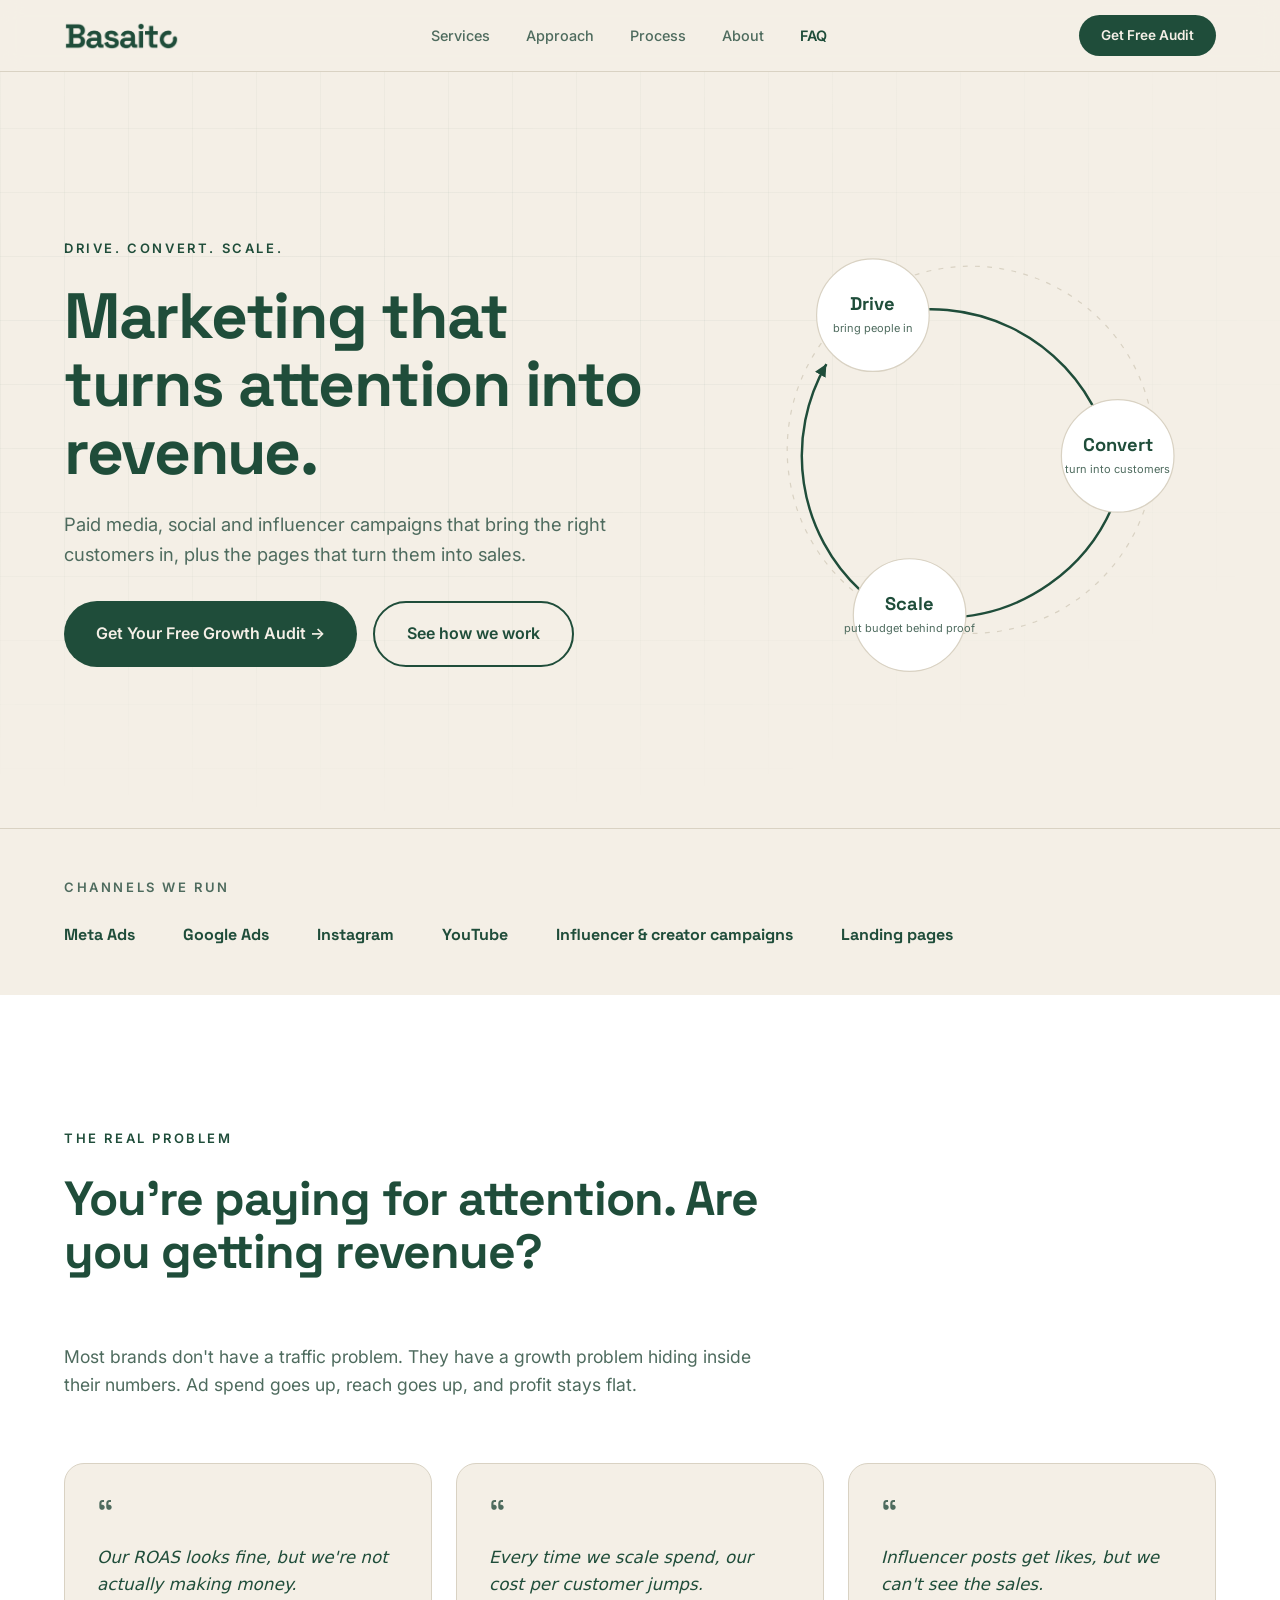
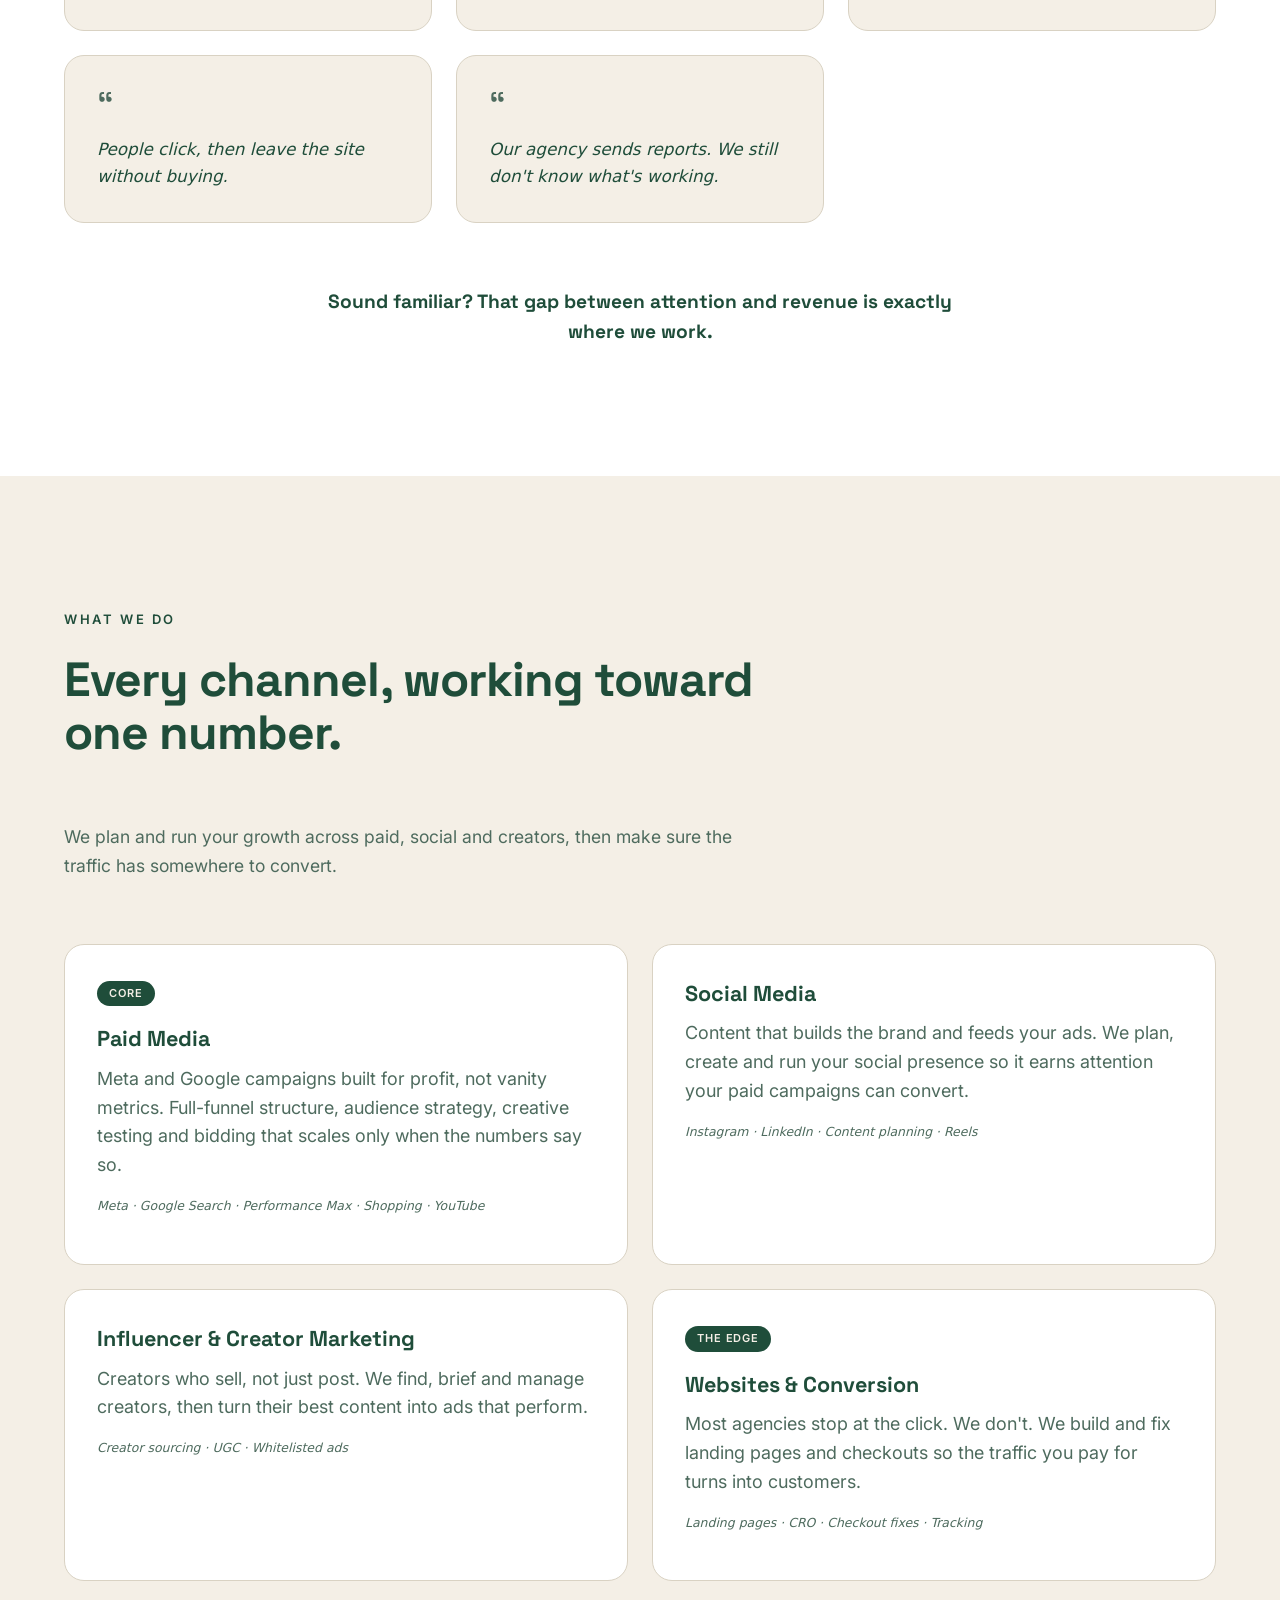
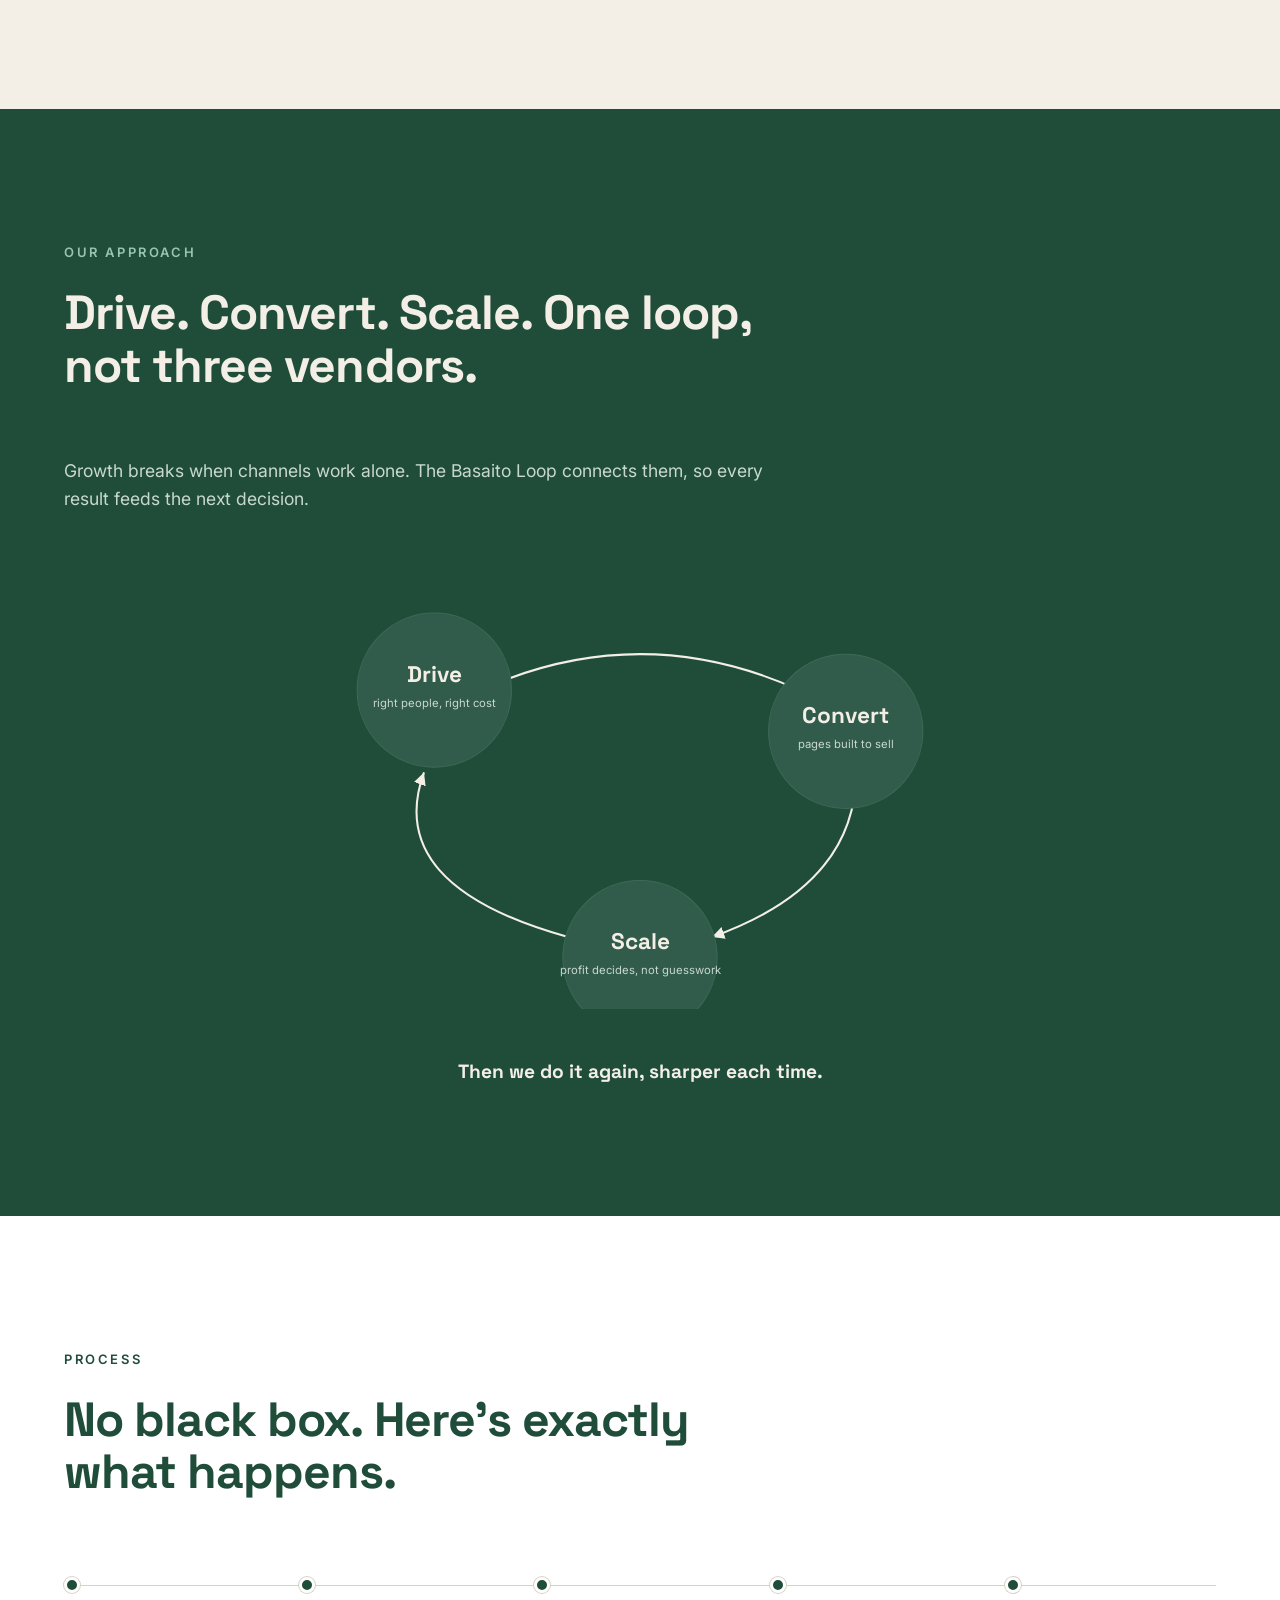
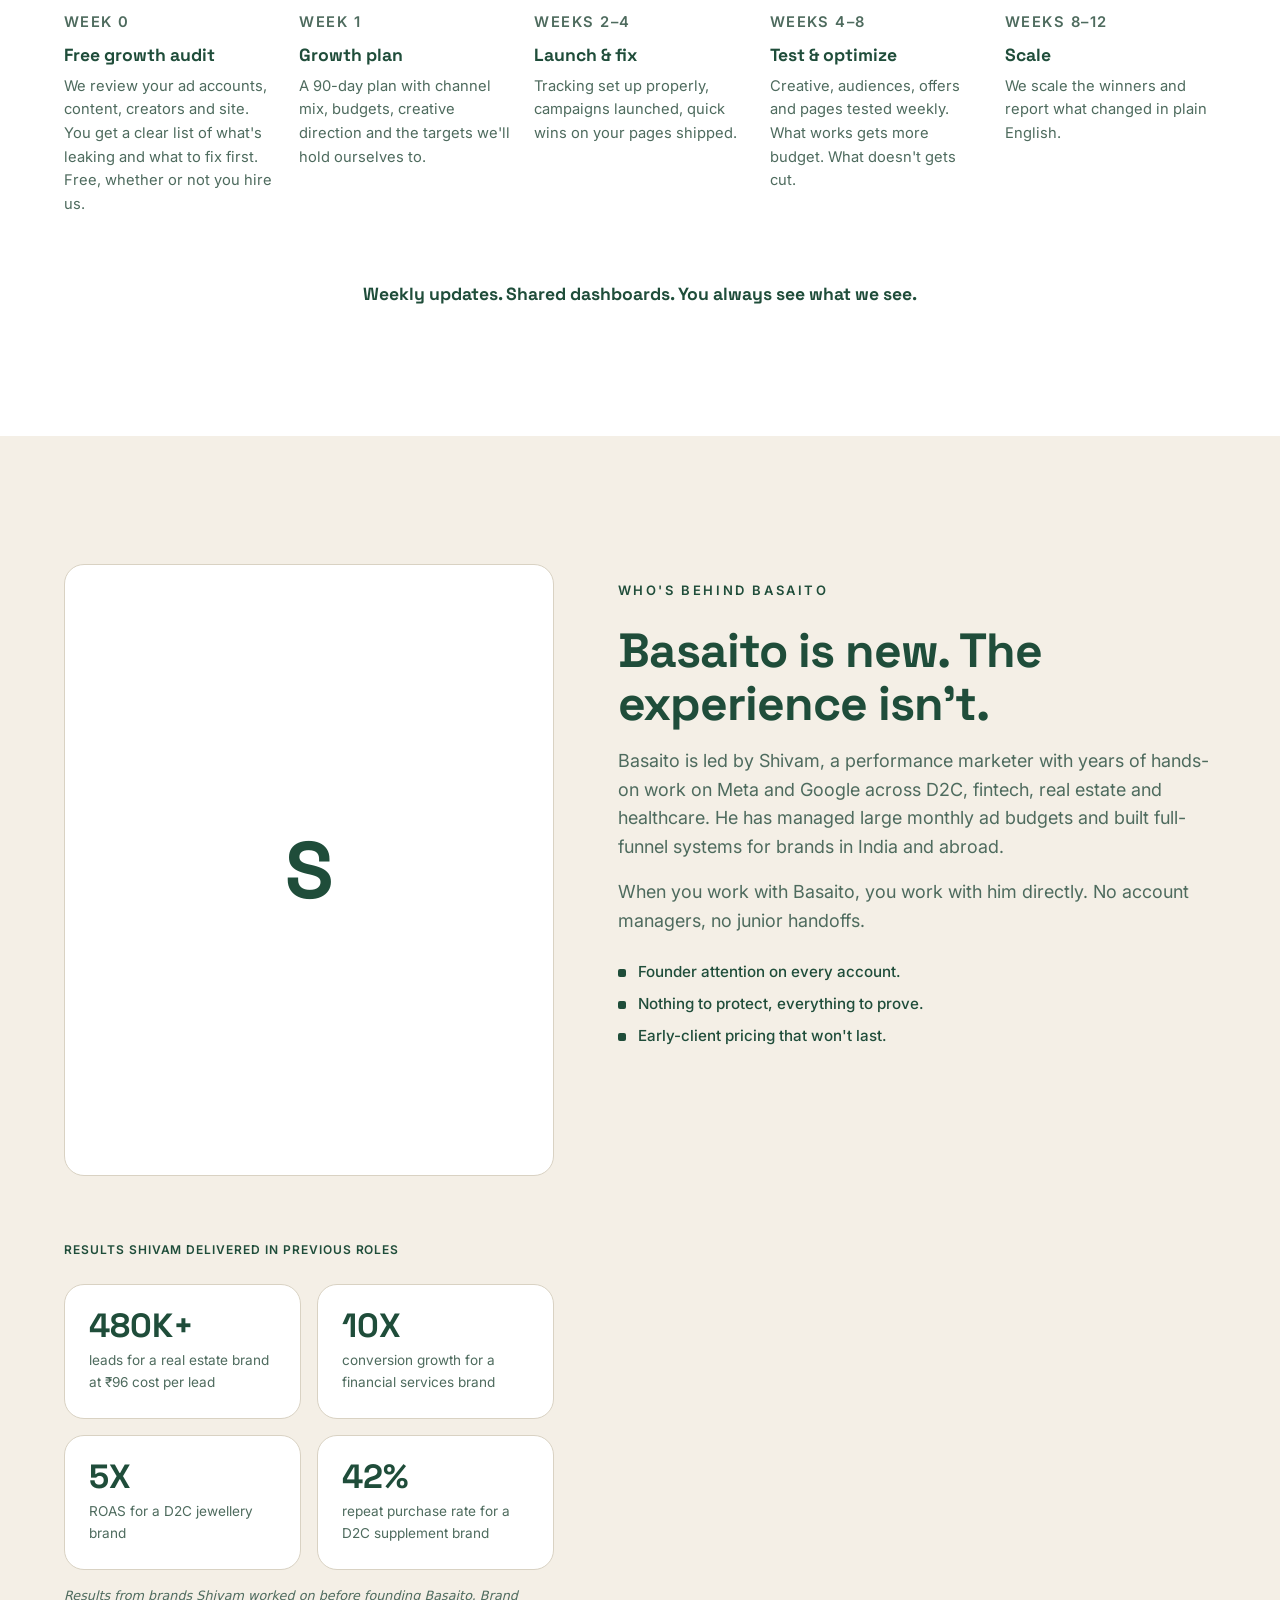
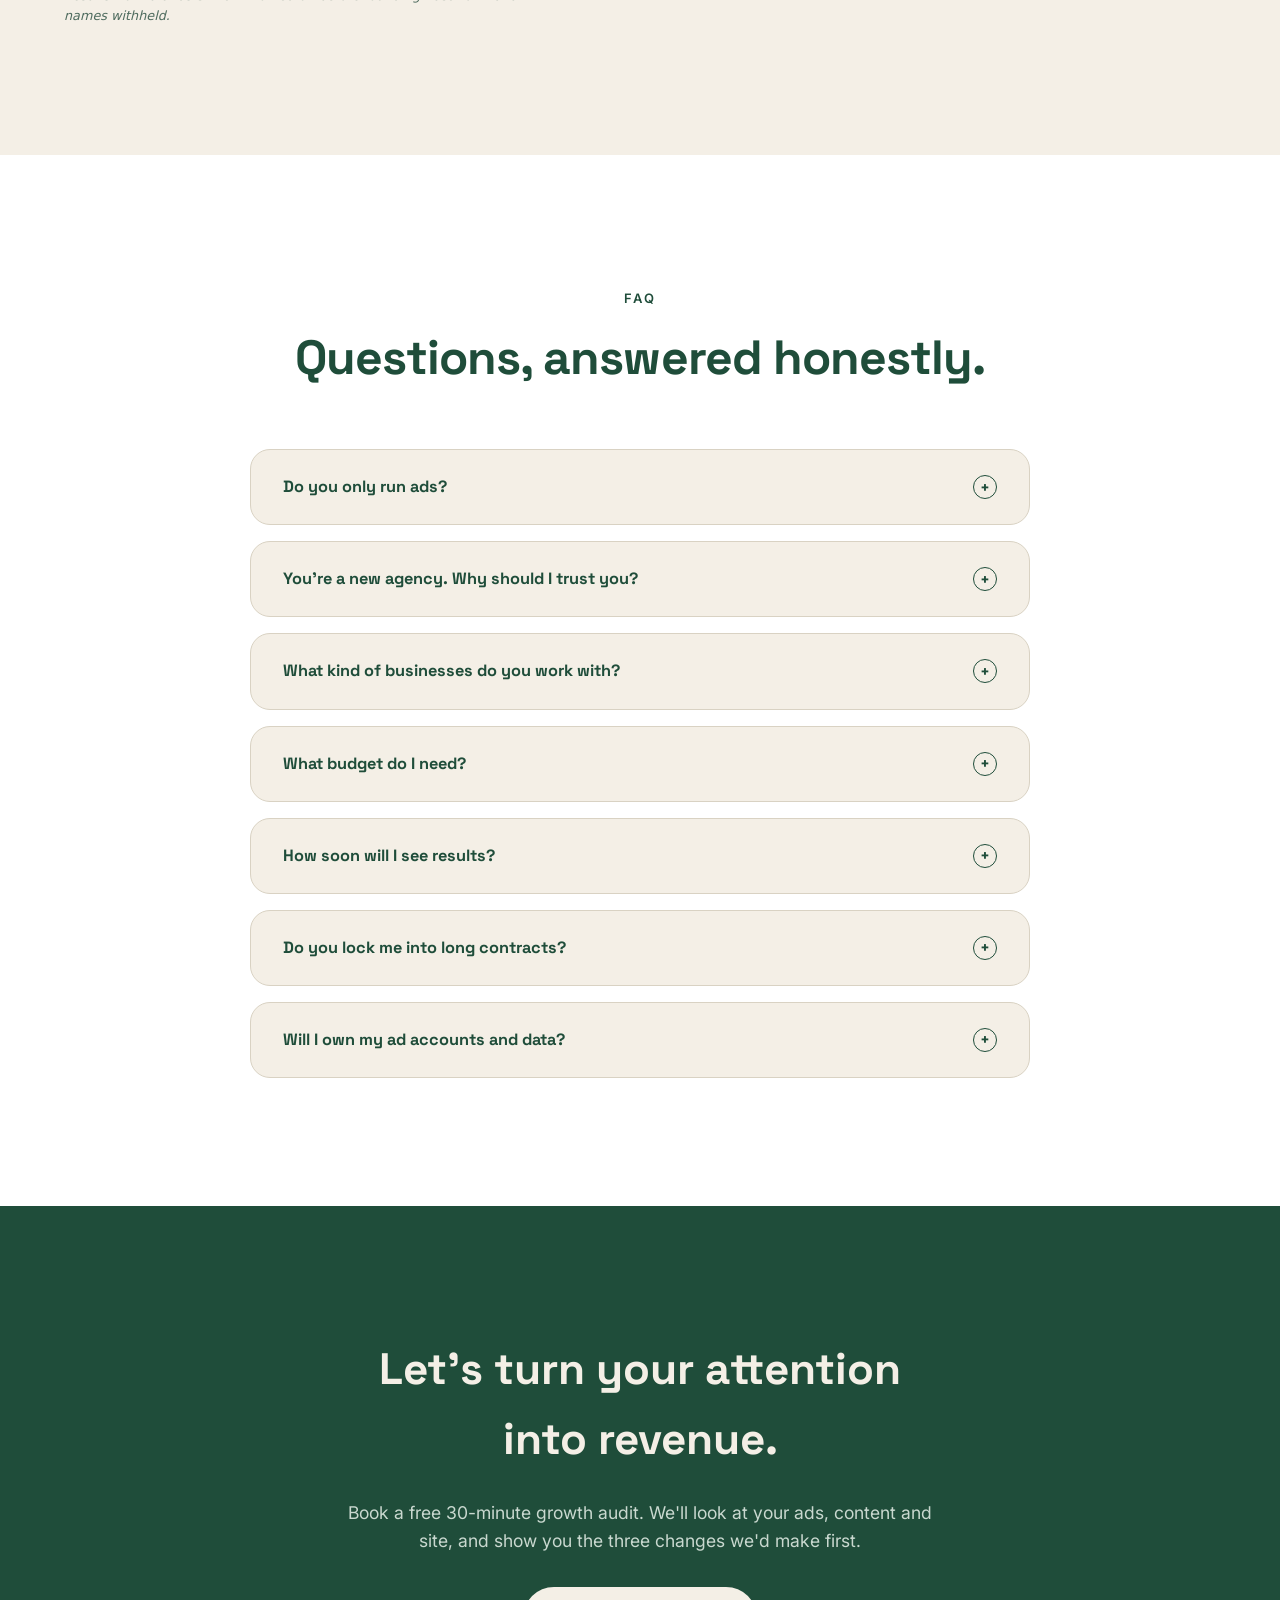
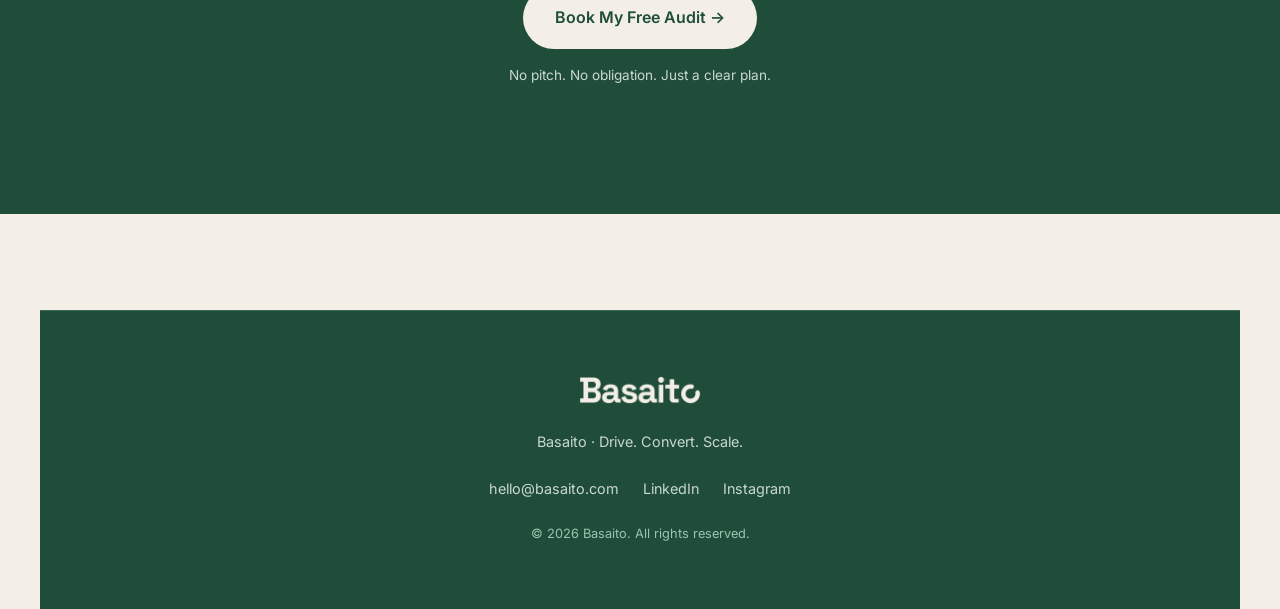
==== commit 23929ee9: "Remove founder-led trust line from hero section Removed trust statement from hero section." ====
--- a/index.html
+++ b/index.html
@@ -149,8 +149,7 @@
           <a href="#" class="btn btn--primary btn--lg" data-audit-cta data-audit-location="hero">Get Your Free Growth Audit →</a>
           <a href="#process" class="btn btn--secondary btn--lg">See how we work</a>
         </div>
-        <p class="hero__trust reveal">Founder-led · Meta &amp; Google · US, UK, Australia, UAE and India</p>
-      </div>
+        </div>
 
       <div class="hero__visual reveal" aria-hidden="true">
         <svg class="hero__loop-svg" viewBox="0 0 400 400" role="img" aria-hidden="true">
--- a/css/style.css
+++ b/css/style.css
@@ -0,0 +1,958 @@
+/* =================================================================
+   BASAITO — DESIGN SYSTEM
+   Matches "Basaito Brand Guidelines" (Sep 30, 2026).
+   Two core colours — Cream and Forest — carry the brand. No bright
+   accent color; buttons and highlights use Forest/Cream themselves.
+   ================================================================= */
+
+:root {
+  /* ---- Colors ---- */
+  --cream:      #F4EFE6;   /* main background; text/buttons on forest */
+  --forest:     #1F4D3A;   /* headlines, body text, primary buttons, dark sections */
+  --white:      #FFFFFF;   /* alternate light sections */
+  --sage:       #4E6B5E;   /* secondary text on cream or white */
+  --sand-line:  #D9D2C3;   /* borders/dividers on light backgrounds */
+  --light-sage: #9BC4B0;   /* small labels/numbers on forest — never on cream/white */
+  --mist:       #C9D8CF;   /* body text on forest — never on cream/white */
+  --deep-moss:  #3C6A56;   /* dividers on forest */
+
+  /* Forest sections get a very slightly lifted panel tone for cards,
+     derived from --forest itself (never a new named color). */
+  --forest-panel: color-mix(in srgb, var(--forest) 92%, white);
+
+  /* ---- Type ---- */
+  --font-display: 'Space Grotesk', system-ui, sans-serif;
+  --font-body:    'Inter', system-ui, sans-serif;
+
+  /* ---- Spacing scale (8px base) ---- */
+  --sp-1: 8px;
+  --sp-2: 16px;
+  --sp-3: 24px;
+  --sp-4: 32px;
+  --sp-6: 48px;
+  --sp-8: 64px;
+  --sp-12: 96px;
+  --sp-16: 128px;
+
+  /* ---- Layout ---- */
+  --container: 1200px;
+  --gutter: 24px;
+  --section-pad: 128px;
+  --section-pad-mobile: 72px;
+  --radius-card: 20px;
+  --radius-pill: 999px;
+  --nav-height: 72px;
+
+  /* ---- Motion ---- */
+  --ease: cubic-bezier(0.22, 1, 0.36, 1);
+  --reveal-dur: 0.6s;
+}
+
+/* =================================================================
+   RESET / BASE
+   ================================================================= */
+*, *::before, *::after { box-sizing: border-box; margin: 0; padding: 0; }
+
+html {
+  scroll-behavior: smooth;
+  scroll-padding-top: var(--nav-height);
+}
+
+body {
+  background: var(--cream);
+  color: var(--forest);
+  font-family: var(--font-body);
+  font-size: 18px;
+  line-height: 1.6;
+  -webkit-font-smoothing: antialiased;
+  overflow-x: hidden;
+}
+
+img, svg { max-width: 100%; display: block; }
+a { color: inherit; text-decoration: none; }
+button { font: inherit; color: inherit; background: none; border: none; cursor: pointer; }
+ul { list-style: none; }
+
+.container {
+  width: 100%;
+  max-width: var(--container);
+  margin-inline: auto;
+  padding-inline: var(--gutter);
+}
+
+/* Visible focus style everywhere ------------------------------------ */
+a:focus-visible,
+button:focus-visible,
+summary:focus-visible,
+input:focus-visible {
+  outline: 2px solid var(--forest);
+  outline-offset: 3px;
+  border-radius: 4px;
+}
+.section--forest a:focus-visible,
+.section--forest button:focus-visible {
+  outline-color: var(--cream);
+}
+
+/* Skip link ----------------------------------------------------------- */
+.skip-link {
+  position: absolute;
+  left: -9999px;
+  top: 0;
+  background: var(--forest);
+  color: var(--cream);
+  padding: 12px 20px;
+  z-index: 1000;
+  font-weight: 600;
+  border-radius: 0 0 8px 0;
+}
+.skip-link:focus {
+  left: 0;
+}
+
+/* =================================================================
+   LOGO
+   ================================================================= */
+.logo-img {
+  height: 28px;
+  width: auto;
+  display: block;
+}
+
+/* =================================================================
+   TYPE HELPERS
+   ================================================================= */
+.kicker {
+  display: inline-block;
+  font-family: var(--font-body);
+  font-size: 13px;
+  font-weight: 600;
+  letter-spacing: 0.2em;
+  text-transform: uppercase;
+  margin-bottom: var(--sp-3);
+}
+
+.section--light .kicker { color: var(--forest); }
+.section--forest .kicker { color: var(--light-sage); }
+
+.section-title {
+  font-family: var(--font-display);
+  font-weight: 700;
+  font-size: clamp(1.9rem, 4vw, 3rem);
+  line-height: 1.1;
+  letter-spacing: -0.02em;
+}
+
+.section-lead {
+  font-size: 1.05rem;
+  max-width: 640px;
+  margin-top: var(--sp-2);
+}
+
+.section--light .section-lead { color: var(--sage); }
+.section--forest .section-lead { color: var(--mist); }
+
+/* =================================================================
+   SECTION SHELLS
+   ================================================================= */
+section {
+  padding-block: var(--section-pad);
+}
+
+.section--light.bg-cream { background: var(--cream); color: var(--forest); }
+.section--light.bg-white { background: var(--white); color: var(--forest); }
+.section--forest { background: var(--forest); color: var(--cream); }
+
+.section-head {
+  margin-bottom: var(--sp-8);
+  max-width: 720px;
+}
+
+/* =================================================================
+   BUTTONS
+   ================================================================= */
+.btn {
+  display: inline-flex;
+  align-items: center;
+  gap: 8px;
+  font-family: var(--font-body);
+  font-weight: 600;
+  font-size: 0.95rem;
+  padding: 15px 28px;
+  border-radius: var(--radius-pill);
+  transition: transform 0.2s var(--ease), filter 0.2s var(--ease), background 0.2s var(--ease), border-color 0.2s var(--ease);
+  white-space: nowrap;
+}
+
+/* Primary: Forest fill / Cream text on light sections. */
+.btn--primary {
+  background: var(--forest);
+  color: var(--cream);
+}
+.btn--primary:hover {
+  transform: translateY(-2px);
+  filter: brightness(1.12);
+}
+
+/* Primary, inverse: Cream fill / Forest text — for use on forest sections. */
+.btn--primary-inverse {
+  background: var(--cream);
+  color: var(--forest);
+}
+.btn--primary-inverse:hover {
+  transform: translateY(-2px);
+  filter: brightness(0.97);
+}
+
+/* Secondary: transparent, 2px Forest border, Forest text. */
+.btn--secondary {
+  background: transparent;
+  border: 2px solid var(--forest);
+  color: var(--forest);
+}
+.btn--secondary:hover {
+  background: var(--forest);
+  color: var(--cream);
+}
+
+.btn--nav {
+  padding: 10px 22px;
+  font-size: 0.85rem;
+}
+
+.btn--lg {
+  padding: 18px 32px;
+  font-size: 1rem;
+}
+
+/* =================================================================
+   NAVIGATION
+   ================================================================= */
+.nav {
+  position: fixed;
+  top: 0;
+  left: 0;
+  right: 0;
+  height: var(--nav-height);
+  z-index: 500;
+  background: rgba(244, 239, 230, 0.88);
+  backdrop-filter: blur(10px);
+  -webkit-backdrop-filter: blur(10px);
+  border-bottom: 1px solid var(--sand-line);
+}
+
+.nav__inner {
+  height: 100%;
+  display: flex;
+  align-items: center;
+  justify-content: space-between;
+  gap: var(--sp-3);
+}
+
+.nav__logo {
+  flex-shrink: 0;
+  display: flex;
+  align-items: center;
+}
+
+.nav__links {
+  display: flex;
+  align-items: center;
+  gap: var(--sp-4);
+  flex: 1;
+  justify-content: center;
+}
+
+.nav__links a {
+  font-size: 0.9rem;
+  font-weight: 500;
+  color: var(--sage);
+  position: relative;
+  padding: 6px 2px;
+  transition: color 0.2s var(--ease);
+}
+.nav__links a:hover { color: var(--forest); }
+.nav__links a.is-active { color: var(--forest); font-weight: 600; }
+
+.nav__cta { flex-shrink: 0; }
+
+.nav__toggle {
+  display: none;
+  flex-direction: column;
+  gap: 5px;
+  padding: 8px;
+  flex-shrink: 0;
+}
+.nav__toggle span {
+  width: 22px;
+  height: 2px;
+  background: var(--forest);
+  border-radius: 2px;
+  transition: transform 0.25s var(--ease), opacity 0.25s var(--ease);
+}
+.nav__toggle[aria-expanded="true"] span:nth-child(1) { transform: translateY(7px) rotate(45deg); }
+.nav__toggle[aria-expanded="true"] span:nth-child(2) { opacity: 0; }
+.nav__toggle[aria-expanded="true"] span:nth-child(3) { transform: translateY(-7px) rotate(-45deg); }
+
+.nav__mobile {
+  position: fixed;
+  top: var(--nav-height);
+  left: 0;
+  right: 0;
+  bottom: 0;
+  background: var(--cream);
+  display: flex;
+  flex-direction: column;
+  align-items: flex-start;
+  gap: var(--sp-2);
+  padding: var(--sp-6) var(--gutter);
+  transform: translateX(100%);
+  transition: transform 0.3s var(--ease);
+  z-index: 600;
+  overflow-y: auto;
+}
+.nav__mobile.is-open { transform: translateX(0); }
+.nav__mobile a:not(.btn) {
+  font-family: var(--font-display);
+  font-size: 1.5rem;
+  font-weight: 700;
+  color: var(--forest);
+  padding: var(--sp-1) 0;
+}
+.nav__mobile .btn { margin-top: var(--sp-3); }
+
+/* =================================================================
+   HERO
+   ================================================================= */
+.hero {
+  padding-top: calc(var(--nav-height) + var(--sp-12));
+  padding-bottom: var(--sp-12);
+  min-height: calc(100vh - var(--nav-height));
+  display: flex;
+  align-items: center;
+  position: relative;
+  overflow: hidden;
+}
+
+.hero__grid {
+  position: absolute;
+  inset: 0;
+  background-image:
+    linear-gradient(rgba(31, 77, 58, 0.06) 1px, transparent 1px),
+    linear-gradient(90deg, rgba(31, 77, 58, 0.06) 1px, transparent 1px);
+  background-size: 64px 64px;
+  mask-image: radial-gradient(ellipse 80% 60% at 30% 40%, black, transparent);
+  pointer-events: none;
+}
+
+.hero__inner {
+  display: grid;
+  grid-template-columns: 1.1fr 0.9fr;
+  gap: var(--sp-8);
+  align-items: center;
+  position: relative;
+}
+
+.hero__copy { max-width: 640px; }
+
+.hero__title {
+  font-family: var(--font-display);
+  font-weight: 700;
+  font-size: clamp(2.25rem, 5vw, 4.2rem);
+  line-height: 1.06;
+  letter-spacing: -0.02em;
+  color: var(--forest);
+}
+
+.hero__sub {
+  margin-top: var(--sp-3);
+  font-size: 1.15rem;
+  color: var(--sage);
+  max-width: 560px;
+}
+
+.hero__cta {
+  display: flex;
+  flex-wrap: wrap;
+  gap: var(--sp-2);
+  margin-top: var(--sp-4);
+}
+
+.hero__trust {
+  margin-top: var(--sp-4);
+  font-size: 0.85rem;
+  color: var(--sage);
+  letter-spacing: 0.01em;
+}
+
+.hero__visual {
+  position: relative;
+}
+
+.hero__loop-svg { width: 100%; height: auto; }
+
+/* =================================================================
+   CHANNEL STRIP
+   ================================================================= */
+.channels {
+  padding-block: var(--sp-6);
+  border-top: 1px solid var(--sand-line);
+}
+
+.channels__label {
+  font-size: 13px;
+  font-weight: 600;
+  letter-spacing: 0.2em;
+  text-transform: uppercase;
+  color: var(--sage);
+  margin-bottom: var(--sp-3);
+}
+
+.channels__row {
+  display: flex;
+  flex-wrap: wrap;
+  gap: var(--sp-2) var(--sp-6);
+  align-items: center;
+}
+
+.channels__item {
+  font-family: var(--font-display);
+  font-weight: 700;
+  font-size: 1rem;
+  color: var(--forest);
+  white-space: nowrap;
+}
+
+/* =================================================================
+   PROBLEM
+   ================================================================= */
+.problem__body {
+  font-size: 1.1rem;
+  max-width: 700px;
+  color: var(--sage);
+  margin-bottom: var(--sp-8);
+}
+
+.problem__grid {
+  display: grid;
+  grid-template-columns: repeat(3, 1fr);
+  gap: var(--sp-3);
+}
+
+.problem__card {
+  background: var(--cream);
+  border: 1px solid var(--sand-line);
+  border-radius: var(--radius-card);
+  padding: var(--sp-4);
+  font-size: 1.05rem;
+  font-style: italic;
+  color: var(--forest);
+  position: relative;
+}
+.problem__card::before {
+  content: '\201C';
+  font-family: var(--font-display);
+  font-size: 2.5rem;
+  color: var(--sage);
+  font-style: normal;
+  display: block;
+  line-height: 1;
+  margin-bottom: 8px;
+}
+
+.problem__close {
+  text-align: center;
+  margin-top: var(--sp-8);
+  font-size: 1.2rem;
+  font-family: var(--font-display);
+  font-weight: 700;
+  color: var(--forest);
+  max-width: 640px;
+  margin-inline: auto;
+}
+
+/* =================================================================
+   SERVICES
+   ================================================================= */
+.services__intro {
+  font-size: 1.1rem;
+  color: var(--sage);
+  max-width: 700px;
+  margin-bottom: var(--sp-8);
+}
+
+.services__grid {
+  display: grid;
+  grid-template-columns: repeat(2, 1fr);
+  gap: var(--sp-3);
+}
+
+.service-card {
+  background: var(--white);
+  border: 1px solid var(--sand-line);
+  border-radius: var(--radius-card);
+  padding: var(--sp-4);
+  position: relative;
+}
+
+.service-card__label {
+  display: inline-block;
+  background: var(--forest);
+  color: var(--cream);
+  font-size: 11px;
+  font-weight: 600;
+  letter-spacing: 0.08em;
+  text-transform: uppercase;
+  padding: 4px 12px;
+  border-radius: var(--radius-pill);
+  margin-bottom: var(--sp-2);
+}
+
+.service-card h3 {
+  font-family: var(--font-display);
+  font-size: 1.35rem;
+  font-weight: 700;
+  margin-bottom: var(--sp-1);
+  color: var(--forest);
+}
+
+.service-card p {
+  color: var(--sage);
+  margin-bottom: var(--sp-2);
+}
+
+.service-card__tags {
+  display: flex;
+  flex-wrap: wrap;
+  gap: 8px;
+  font-size: 0.78rem;
+  color: var(--sage);
+  font-style: italic;
+}
+
+/* =================================================================
+   APPROACH / THE BASAITO LOOP  (forest section)
+   ================================================================= */
+.approach__body {
+  color: var(--mist);
+  font-size: 1.1rem;
+  max-width: 700px;
+  margin-bottom: var(--sp-8);
+}
+
+.loop__wrap {
+  display: flex;
+  flex-direction: column;
+  align-items: center;
+  gap: var(--sp-6);
+}
+
+.loop__svg { max-width: 720px; width: 100%; }
+
+.loop__close {
+  text-align: center;
+  font-family: var(--font-display);
+  font-size: 1.2rem;
+  font-weight: 700;
+  color: var(--cream);
+}
+
+.loop__mobile-list {
+  display: none;
+  flex-direction: column;
+  gap: var(--sp-3);
+  width: 100%;
+  max-width: 480px;
+}
+.loop__mobile-item {
+  background: var(--forest-panel);
+  border: 1px solid var(--deep-moss);
+  border-radius: var(--radius-card);
+  padding: var(--sp-3);
+}
+.loop__mobile-item h3 {
+  font-family: var(--font-display);
+  color: var(--cream);
+  font-size: 1.05rem;
+  margin-bottom: 4px;
+}
+.loop__mobile-item p { color: var(--mist); font-size: 0.95rem; }
+.loop__mobile-arrow {
+  text-align: center;
+  color: var(--light-sage);
+  font-size: 1.5rem;
+}
+
+/* =================================================================
+   HOW WE WORK / PROCESS
+   ================================================================= */
+.process__timeline {
+  display: grid;
+  grid-template-columns: repeat(5, 1fr);
+  gap: var(--sp-3);
+  position: relative;
+}
+
+.process__timeline::before {
+  content: '';
+  position: absolute;
+  top: 22px;
+  left: 0;
+  right: 0;
+  height: 1px;
+  background: var(--sand-line);
+}
+
+.process__step {
+  position: relative;
+  padding-top: var(--sp-6);
+}
+.process__step::before {
+  content: '';
+  position: absolute;
+  top: 14px;
+  left: 0;
+  width: 16px;
+  height: 16px;
+  border-radius: 50%;
+  background: var(--forest);
+  border: 3px solid var(--white);
+  box-shadow: 0 0 0 1px var(--sand-line);
+}
+
+.process__week {
+  font-size: 11px;
+  font-weight: 600;
+  letter-spacing: 0.1em;
+  text-transform: uppercase;
+  color: var(--sage);
+  margin-bottom: 6px;
+}
+
+.process__step h3 {
+  font-family: var(--font-display);
+  font-size: 1.1rem;
+  font-weight: 700;
+  color: var(--forest);
+  margin-bottom: 6px;
+}
+
+.process__step p {
+  font-size: 0.92rem;
+  color: var(--sage);
+}
+
+.process__promise {
+  margin-top: var(--sp-8);
+  text-align: center;
+  font-family: var(--font-display);
+  font-weight: 700;
+  font-size: 1.1rem;
+  color: var(--forest);
+}
+
+/* =================================================================
+   ABOUT / FOUNDER + TRACK RECORD  (cream section)
+   ================================================================= */
+.about__inner {
+  display: grid;
+  grid-template-columns: 0.9fr 1.1fr;
+  gap: var(--sp-8);
+  align-items: start;
+}
+
+.about__photo {
+  aspect-ratio: 4 / 5;
+  border-radius: var(--radius-card);
+  background: var(--white);
+  border: 1px solid var(--sand-line);
+  display: flex;
+  align-items: center;
+  justify-content: center;
+  overflow: hidden;
+}
+.about__photo img { width: 100%; height: 100%; object-fit: cover; }
+.about__initials {
+  font-family: var(--font-display);
+  font-size: 5rem;
+  font-weight: 700;
+  color: var(--forest);
+}
+
+.about__body p {
+  color: var(--sage);
+  margin-top: var(--sp-2);
+}
+
+.about__why {
+  margin-top: var(--sp-3);
+  display: flex;
+  flex-direction: column;
+  gap: 8px;
+}
+.about__why li {
+  padding-left: 20px;
+  position: relative;
+  color: var(--forest);
+  font-size: 0.95rem;
+  font-weight: 500;
+}
+.about__why li::before {
+  content: '';
+  position: absolute;
+  left: 0;
+  top: 9px;
+  width: 8px;
+  height: 8px;
+  background: var(--forest);
+  border-radius: 2px;
+}
+
+.stats__label {
+  font-size: 12px;
+  font-weight: 600;
+  letter-spacing: 0.08em;
+  text-transform: uppercase;
+  color: var(--forest);
+  margin-bottom: var(--sp-3);
+}
+
+.stats__grid {
+  display: grid;
+  grid-template-columns: repeat(2, 1fr);
+  gap: var(--sp-2);
+}
+
+.stat-card {
+  background: var(--white);
+  border: 1px solid var(--sand-line);
+  border-radius: var(--radius-card);
+  padding: var(--sp-3);
+}
+.stat-card__num {
+  font-family: var(--font-display);
+  font-size: clamp(1.6rem, 3vw, 2.1rem);
+  font-weight: 700;
+  color: var(--forest);
+  line-height: 1;
+  margin-bottom: 8px;
+}
+.stat-card__label {
+  font-size: 0.85rem;
+  color: var(--sage);
+}
+
+.stats__footnote {
+  margin-top: var(--sp-2);
+  font-size: 0.8rem;
+  color: var(--sage);
+  font-style: italic;
+}
+
+/* =================================================================
+   FAQ
+   ================================================================= */
+.faq__list {
+  max-width: 780px;
+  margin-inline: auto;
+  display: flex;
+  flex-direction: column;
+  gap: var(--sp-2);
+}
+
+.faq__item {
+  background: var(--cream);
+  border: 1px solid var(--sand-line);
+  border-radius: var(--radius-card);
+  overflow: hidden;
+}
+
+.faq__item summary {
+  list-style: none;
+  cursor: pointer;
+  padding: var(--sp-3) var(--sp-4);
+  display: flex;
+  align-items: center;
+  justify-content: space-between;
+  gap: var(--sp-2);
+  font-family: var(--font-display);
+  font-weight: 700;
+  font-size: 1.02rem;
+  color: var(--forest);
+}
+.faq__item summary::-webkit-details-marker { display: none; }
+
+.faq__icon {
+  flex-shrink: 0;
+  width: 24px;
+  height: 24px;
+  display: flex;
+  align-items: center;
+  justify-content: center;
+  border: 1px solid var(--forest);
+  border-radius: 50%;
+  font-size: 1rem;
+  transition: transform 0.25s var(--ease);
+}
+.faq__item[open] .faq__icon { transform: rotate(45deg); }
+
+.faq__answer {
+  padding: 0 var(--sp-4) var(--sp-3);
+  color: var(--sage);
+  font-size: 0.98rem;
+}
+
+/* =================================================================
+   FINAL CTA + FOOTER  (forest section)
+   ================================================================= */
+.cta {
+  text-align: center;
+}
+.cta__inner { max-width: 640px; margin-inline: auto; }
+.cta__title {
+  font-family: var(--font-display);
+  font-weight: 700;
+  font-size: clamp(2rem, 4.5vw, 2.75rem);
+  color: var(--cream);
+  margin-bottom: var(--sp-3);
+}
+.cta__sub {
+  color: var(--mist);
+  font-size: 1.1rem;
+  margin-bottom: var(--sp-4);
+}
+.cta__reassure {
+  margin-top: var(--sp-2);
+  font-size: 0.85rem;
+  color: var(--mist);
+}
+
+.footer {
+  border-top: 1px solid var(--deep-moss);
+  padding-top: var(--sp-8);
+  margin-top: var(--sp-12);
+  text-align: center;
+  padding-bottom: var(--sp-8);
+}
+.footer__logo {
+  display: inline-flex;
+  justify-content: center;
+}
+.footer__logo .logo-img { height: 30px; }
+.footer__tag {
+  margin-top: var(--sp-2);
+  color: var(--mist);
+  font-size: 0.9rem;
+}
+.footer__links {
+  margin-top: var(--sp-3);
+  display: flex;
+  justify-content: center;
+  gap: var(--sp-3);
+  flex-wrap: wrap;
+  font-size: 0.9rem;
+  color: var(--mist);
+}
+.footer__links a:hover { color: var(--cream); }
+.footer__copy {
+  margin-top: var(--sp-3);
+  color: var(--light-sage);
+  font-size: 0.8rem;
+}
+
+/* =================================================================
+   SCROLL REVEAL
+   ================================================================= */
+.reveal {
+  opacity: 1;
+  transform: none;
+}
+.js-ready .reveal {
+  opacity: 0;
+  transform: translateY(20px);
+  transition: opacity var(--reveal-dur) var(--ease), transform var(--reveal-dur) var(--ease);
+}
+.js-ready .reveal.is-visible {
+  opacity: 1;
+  transform: none;
+}
+
+@media (prefers-reduced-motion: reduce) {
+  html { scroll-behavior: auto; }
+  .js-ready .reveal {
+    opacity: 1;
+    transform: none;
+    transition: none;
+  }
+  * {
+    animation-duration: 0.001ms !important;
+    transition-duration: 0.001ms !important;
+  }
+}
+
+/* =================================================================
+   RESPONSIVE
+   ================================================================= */
+
+/* 900–1199px: desktop, tighter spacing */
+@media (max-width: 1199px) {
+  :root {
+    --section-pad: 96px;
+  }
+  .hero__inner { gap: var(--sp-6); }
+}
+
+/* Under 900px: tablet + hamburger nav */
+@media (max-width: 899px) {
+  :root {
+    --section-pad: var(--section-pad-mobile);
+  }
+
+  .nav__links { display: none; }
+  .nav__toggle { display: flex; }
+  .nav__cta { display: none; }
+
+  .hero {
+    padding-top: calc(var(--nav-height) + var(--sp-8));
+    min-height: auto;
+  }
+  .hero__inner {
+    grid-template-columns: 1fr;
+  }
+  .hero__visual { order: -1; max-width: 360px; margin-inline: auto; }
+
+  .problem__grid { grid-template-columns: repeat(2, 1fr); }
+  .services__grid { grid-template-columns: 1fr; }
+  .about__inner { grid-template-columns: 1fr; }
+  .about__photo { max-width: 320px; margin-inline: auto; }
+  .stats__grid { grid-template-columns: repeat(2, 1fr); }
+
+  .process__timeline {
+    grid-template-columns: 1fr;
+    gap: var(--sp-4);
+  }
+  .process__timeline::before {
+    top: 0;
+    bottom: 0;
+    left: 7px;
+    right: auto;
+    width: 1px;
+    height: auto;
+  }
+  .process__step { padding-top: 0; padding-left: var(--sp-4); }
+  .process__step::before { top: 6px; left: 0; }
+
+  .loop__svg { display: none; }
+  .loop__mobile-list { display: flex; }
+}
+
+/* Under 600px: mobile */
+@media (max-width: 599px) {
+  .container { padding-inline: 16px; }
+  :root { --gutter: 16px; }
+
+  .problem__grid { grid-template-columns: 1fr; }
+  .channels__row { justify-content: flex-start; }
+  .hero__cta { flex-direction: column; align-items: stretch; }
+  .hero__cta .btn { justify-content: center; }
+}
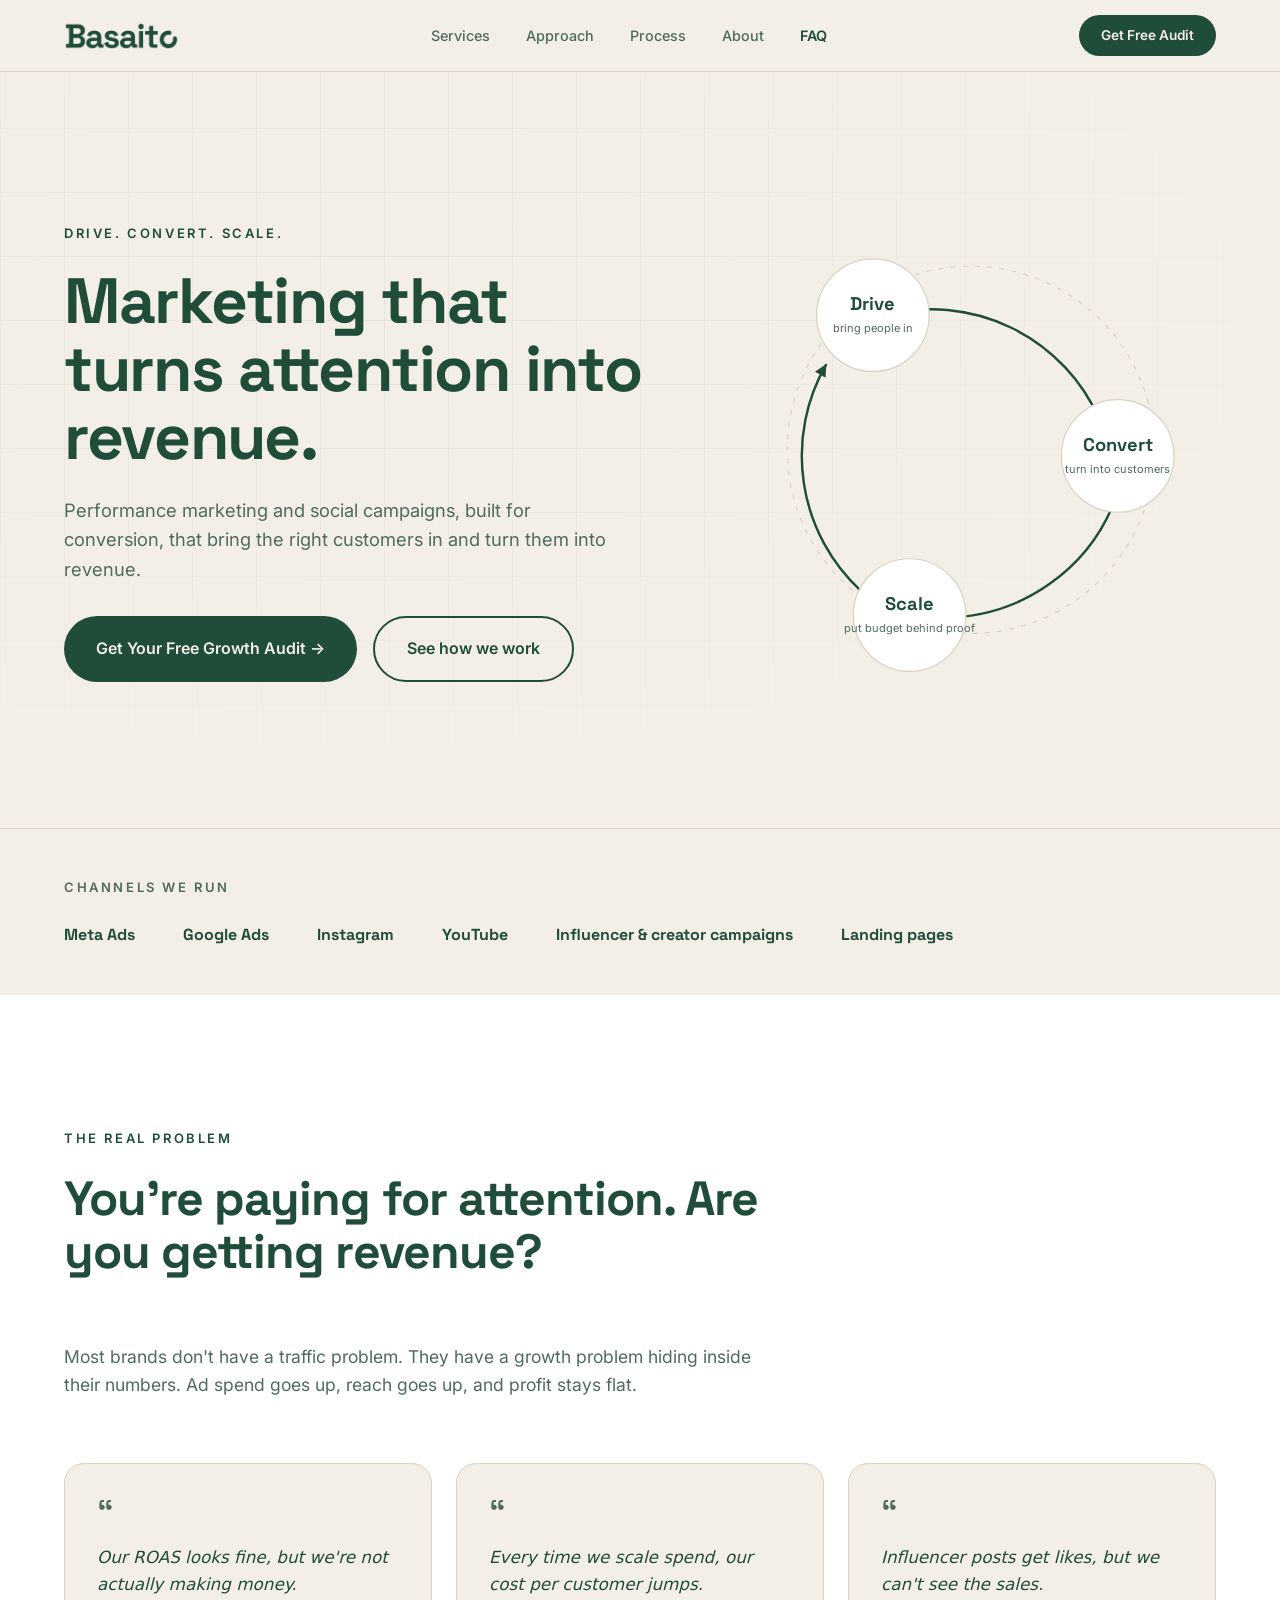
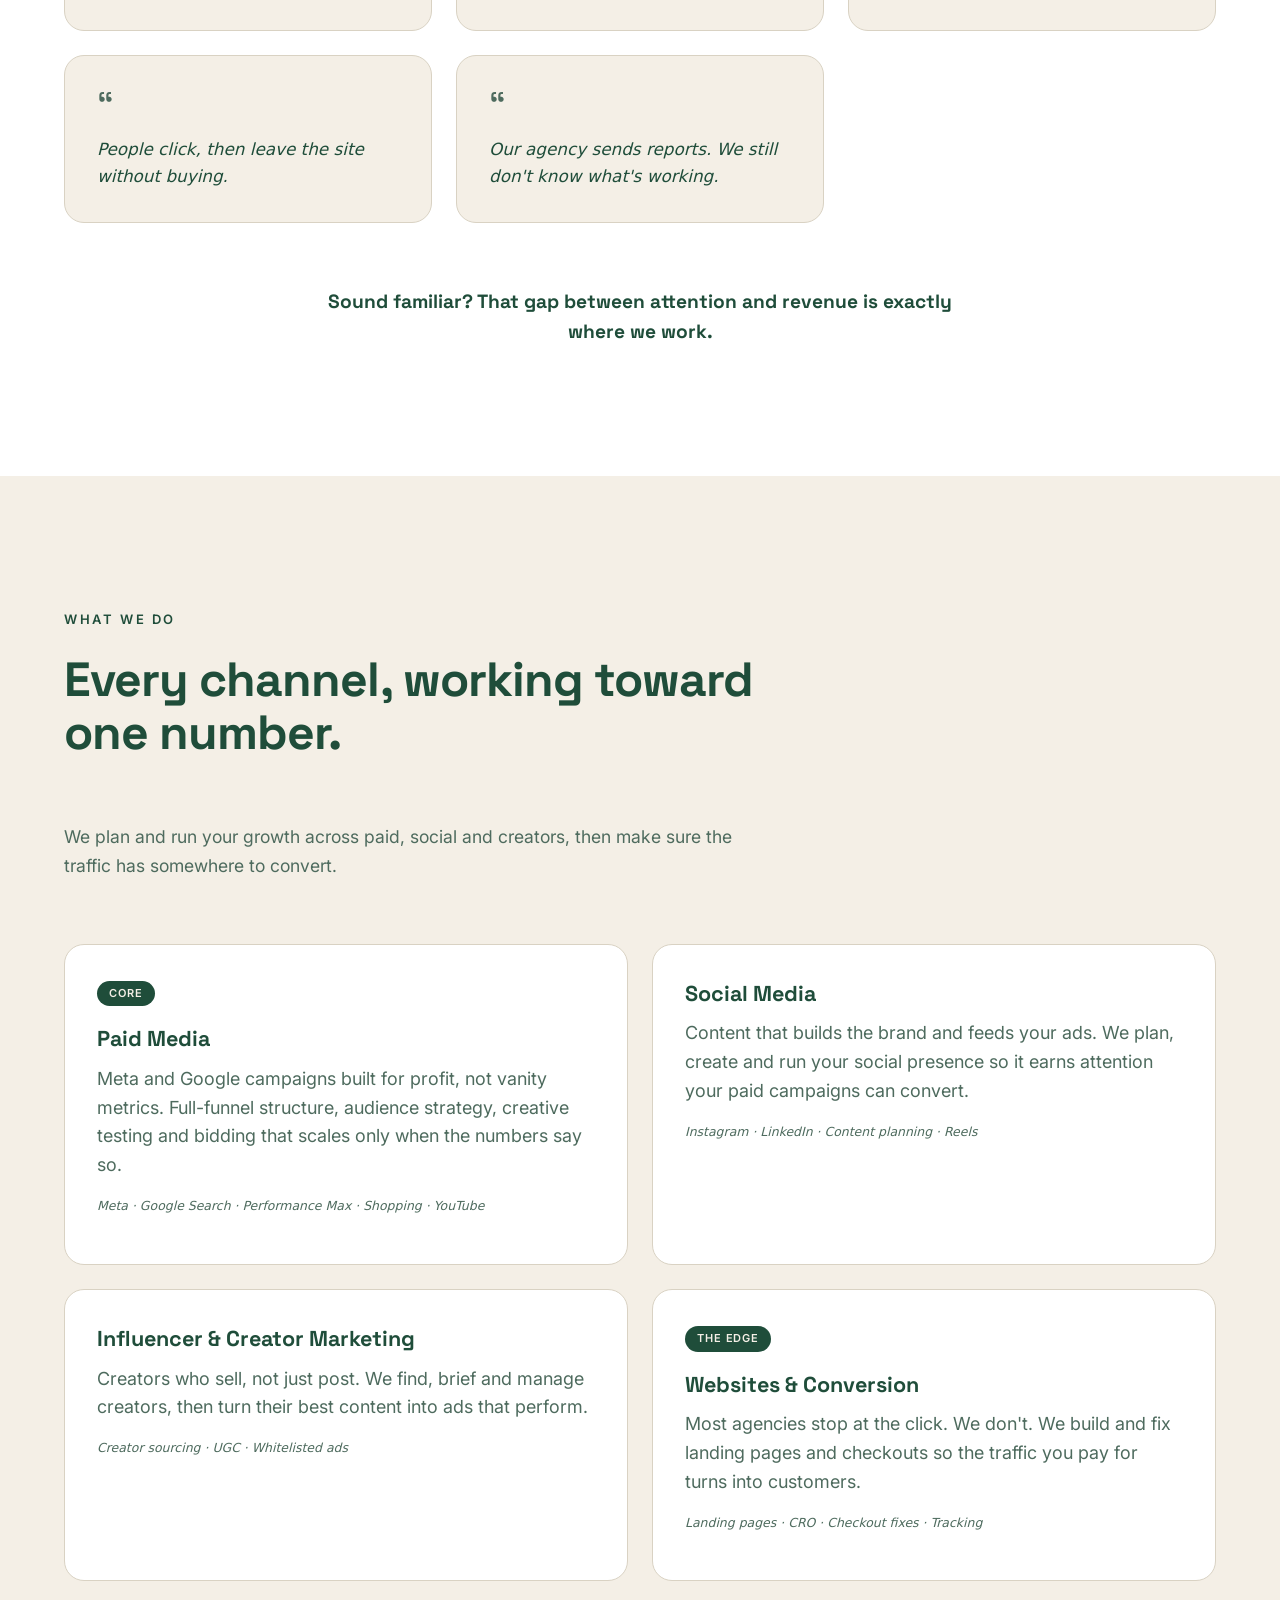
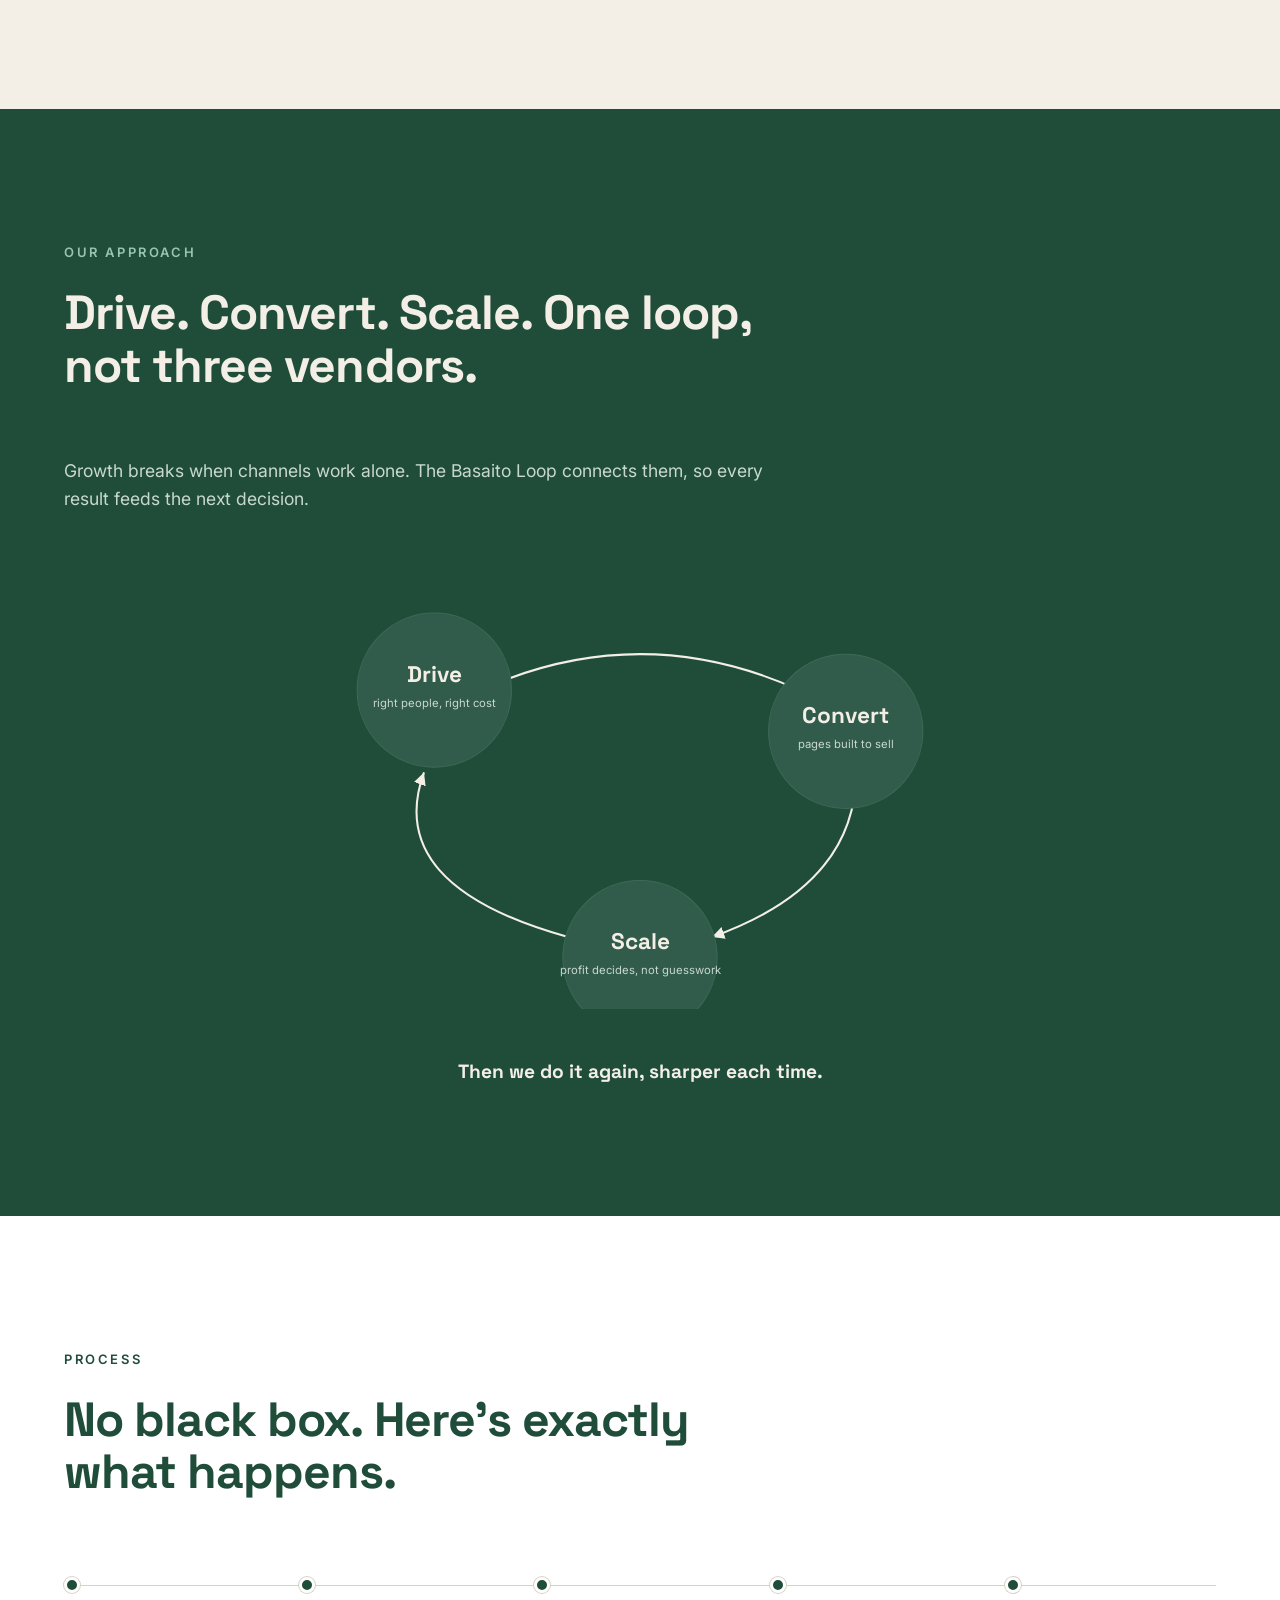
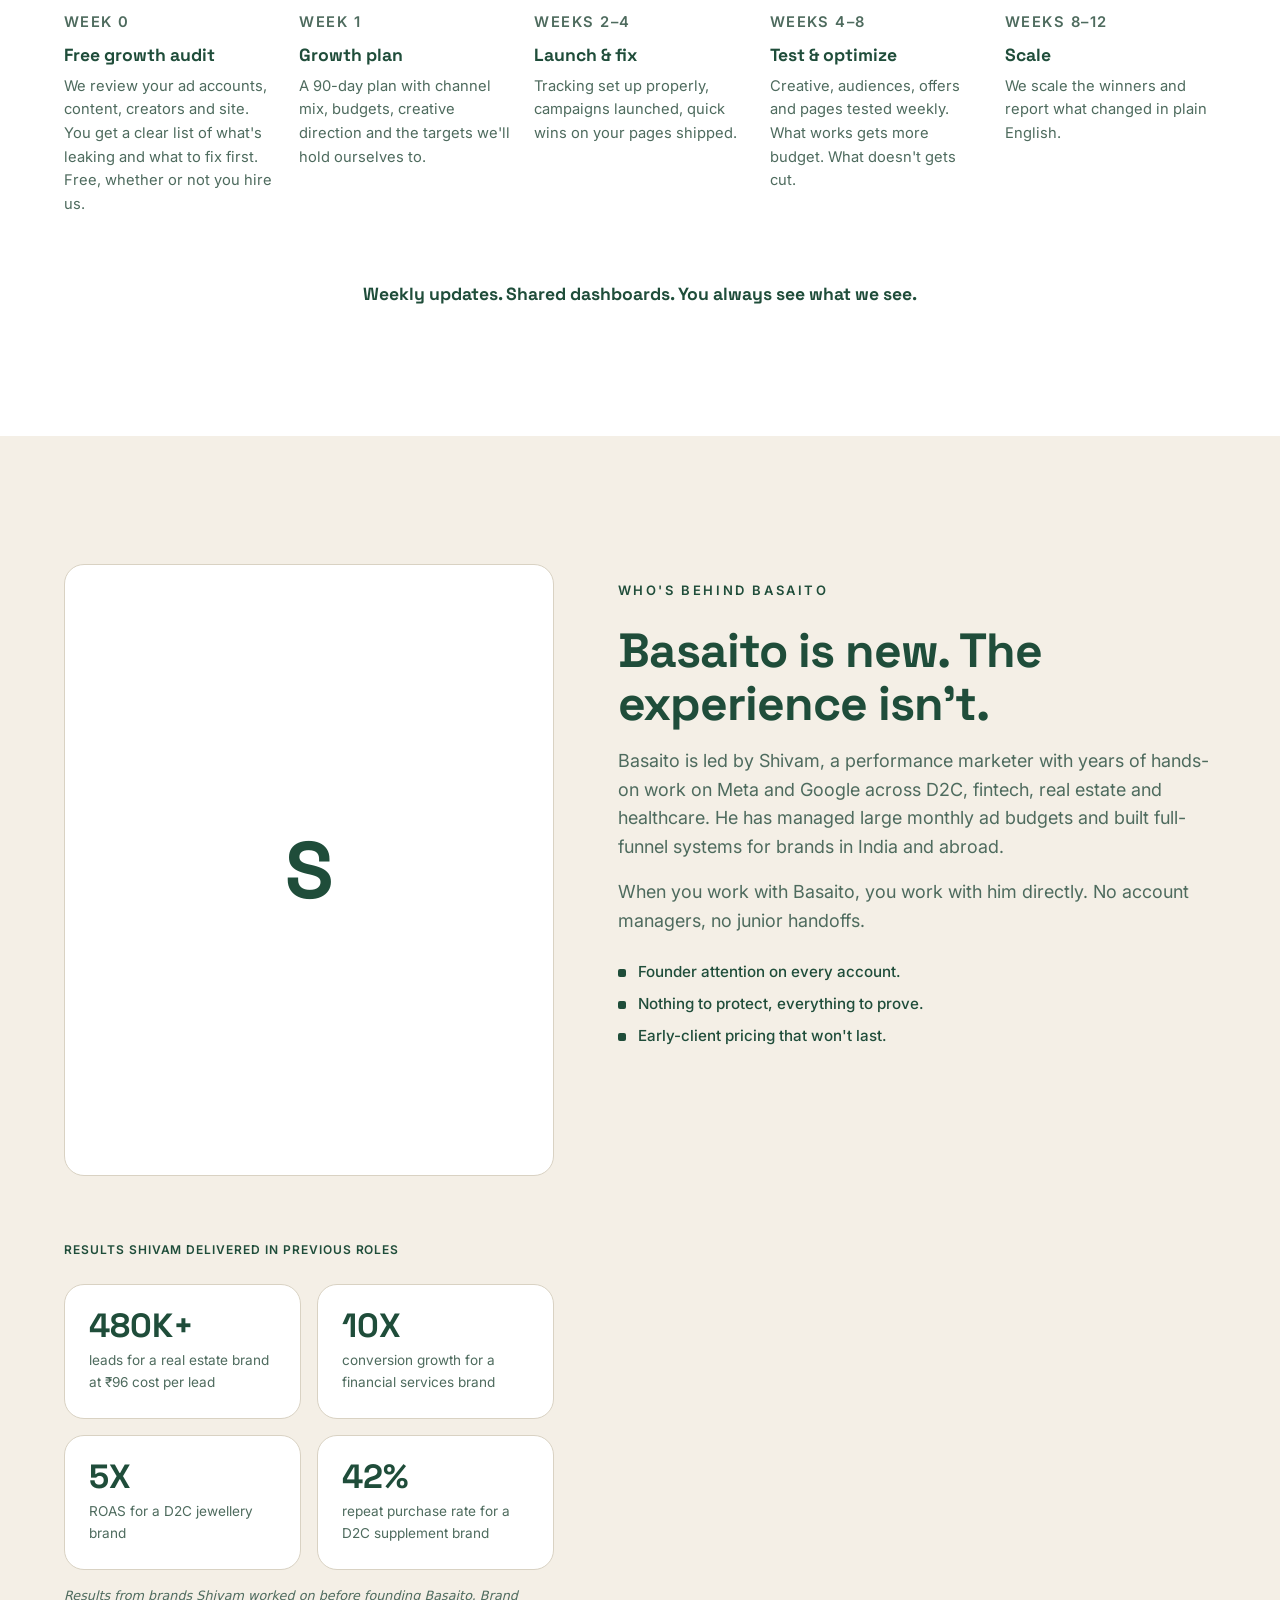
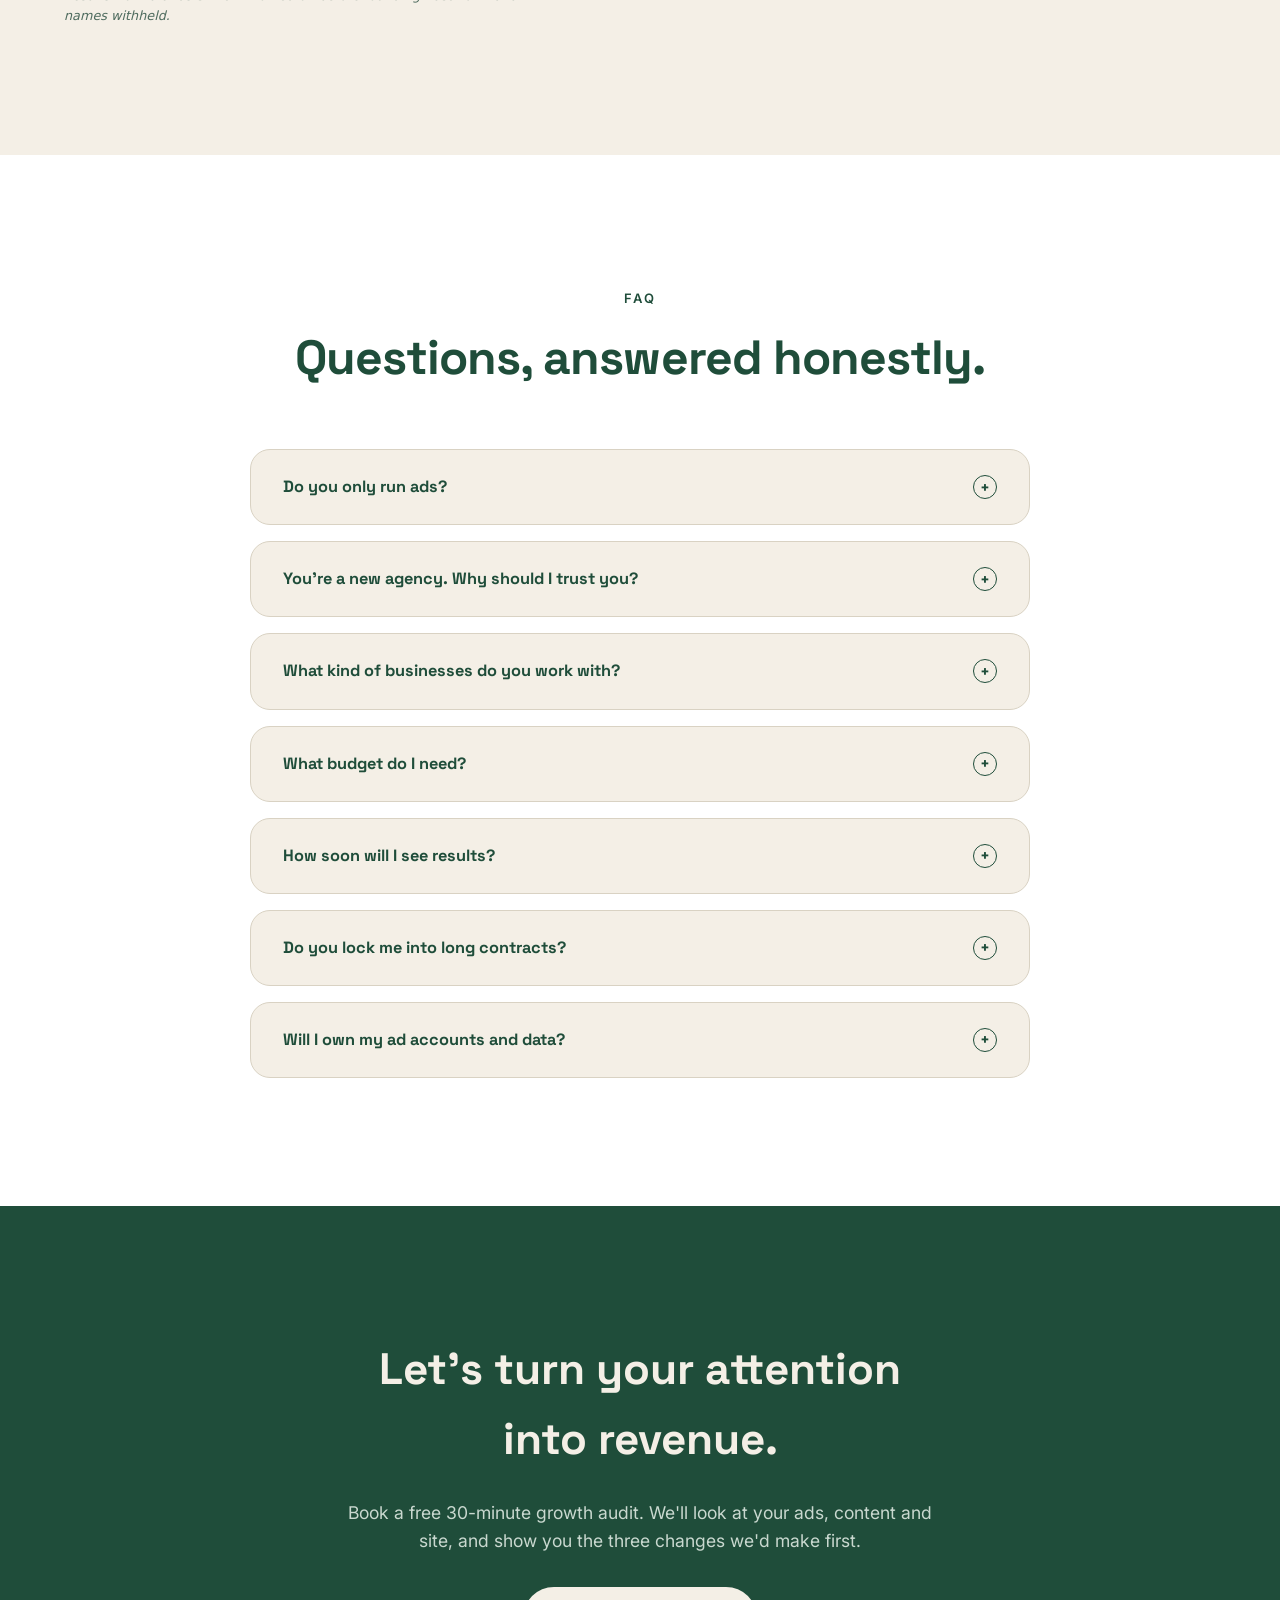
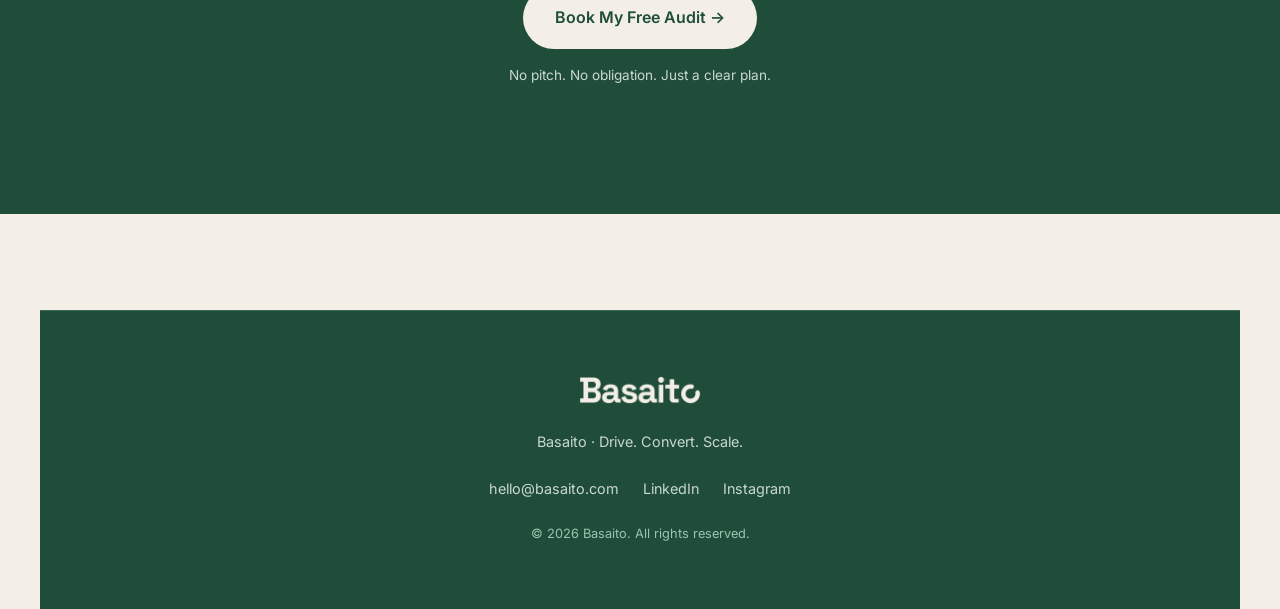
==== commit eb8a3981: "Update hero subhead copy to performance marketing framing" ====
--- a/index.html
+++ b/index.html
@@ -144,7 +144,7 @@
       <div class="hero__copy">
         <p class="kicker reveal">Drive. Convert. Scale.</p>
         <h1 class="hero__title reveal">Marketing that turns attention into revenue.</h1>
-        <p class="hero__sub reveal">Paid media, social and influencer campaigns that bring the right customers in, plus the pages that turn them into sales.</p>
+        <p class="hero__sub reveal">Performance marketing and social campaigns, built for conversion, that bring the right customers in and turn them into revenue.</p>
         <div class="hero__cta reveal">
           <a href="#" class="btn btn--primary btn--lg" data-audit-cta data-audit-location="hero">Get Your Free Growth Audit →</a>
           <a href="#process" class="btn btn--secondary btn--lg">See how we work</a>
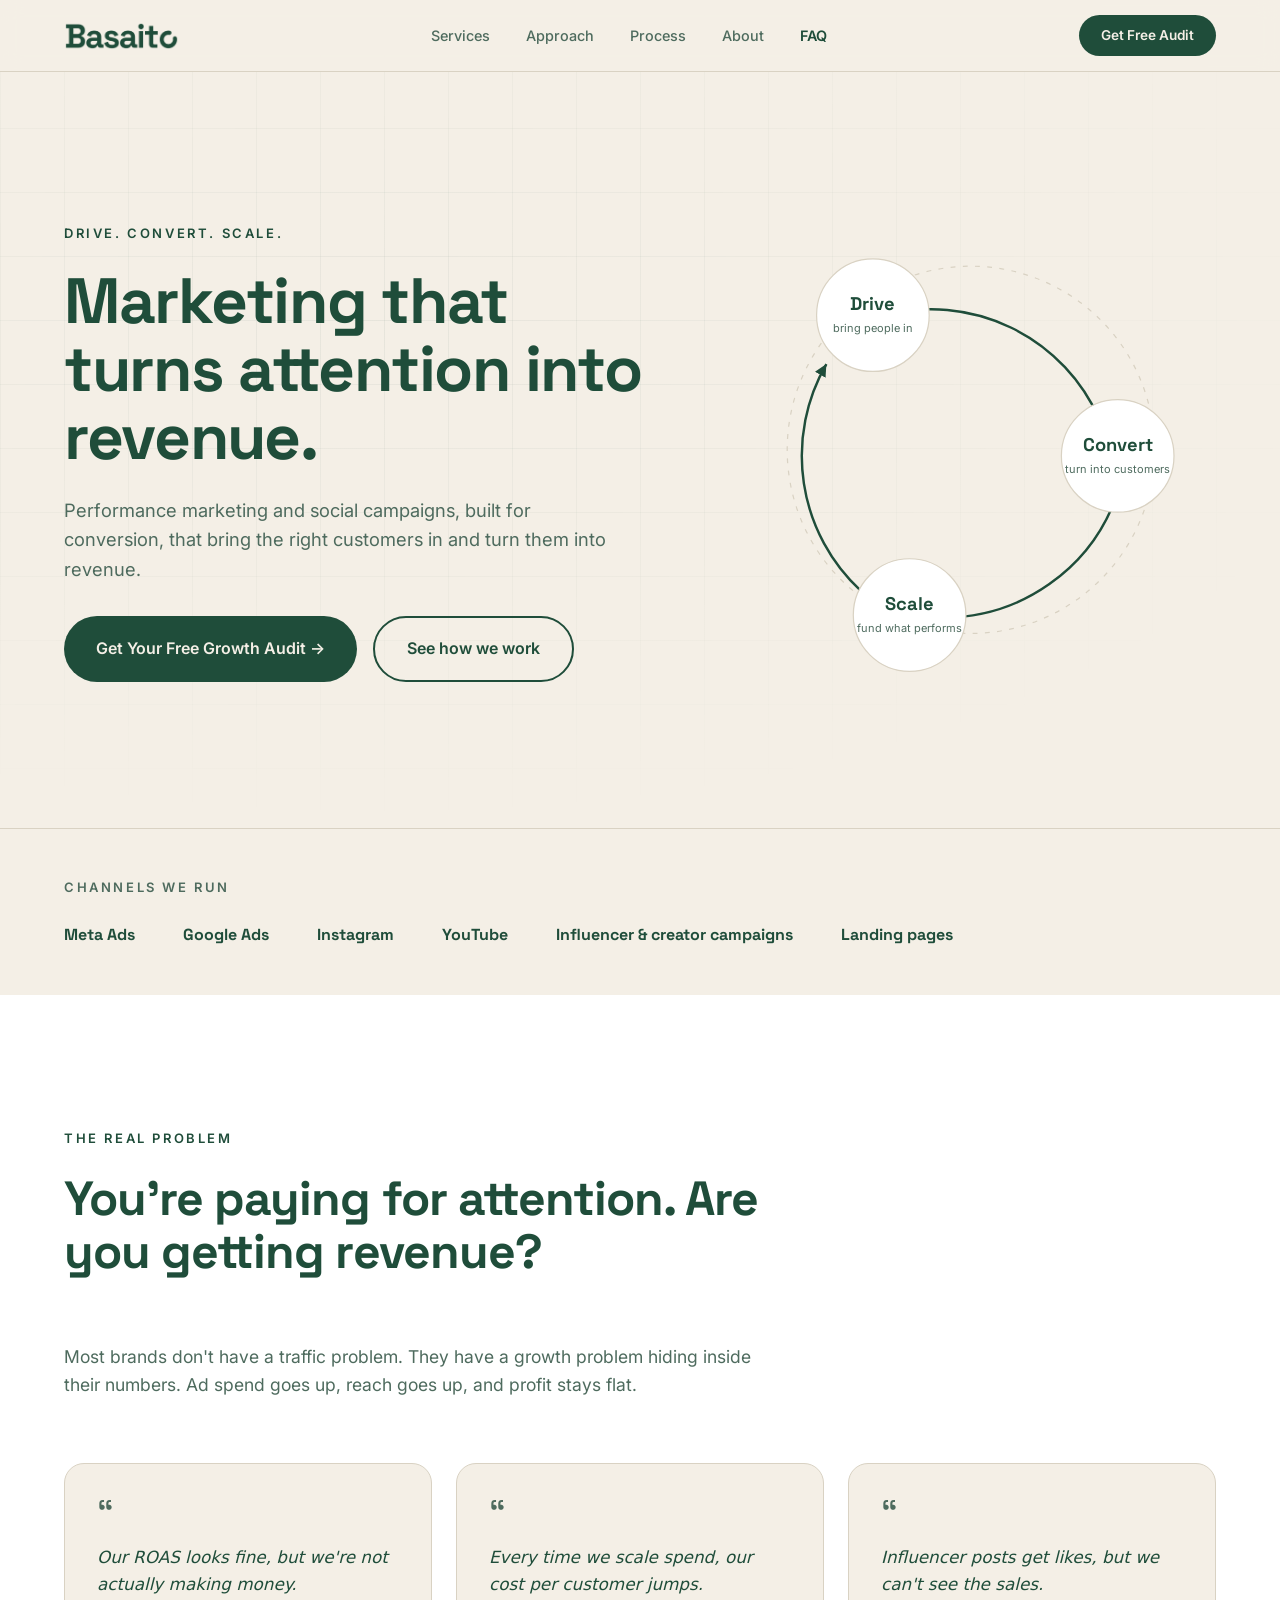
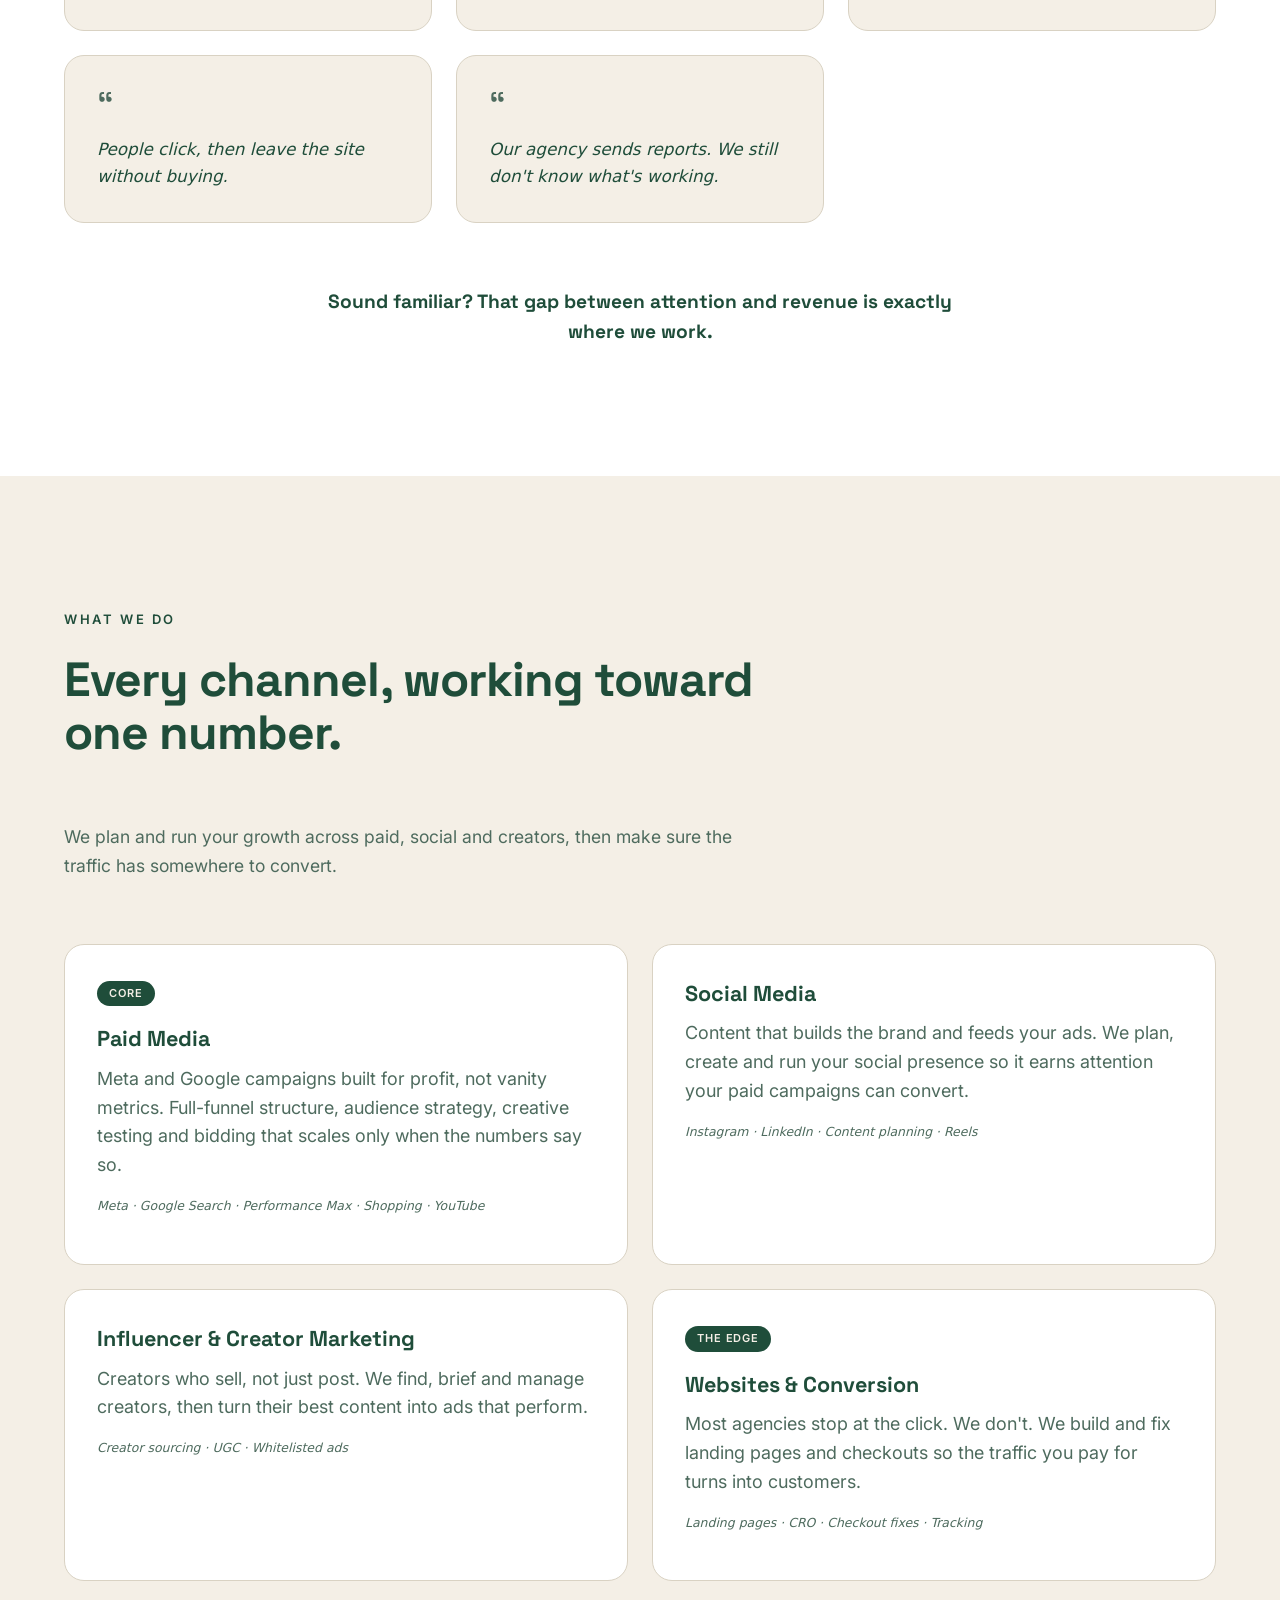
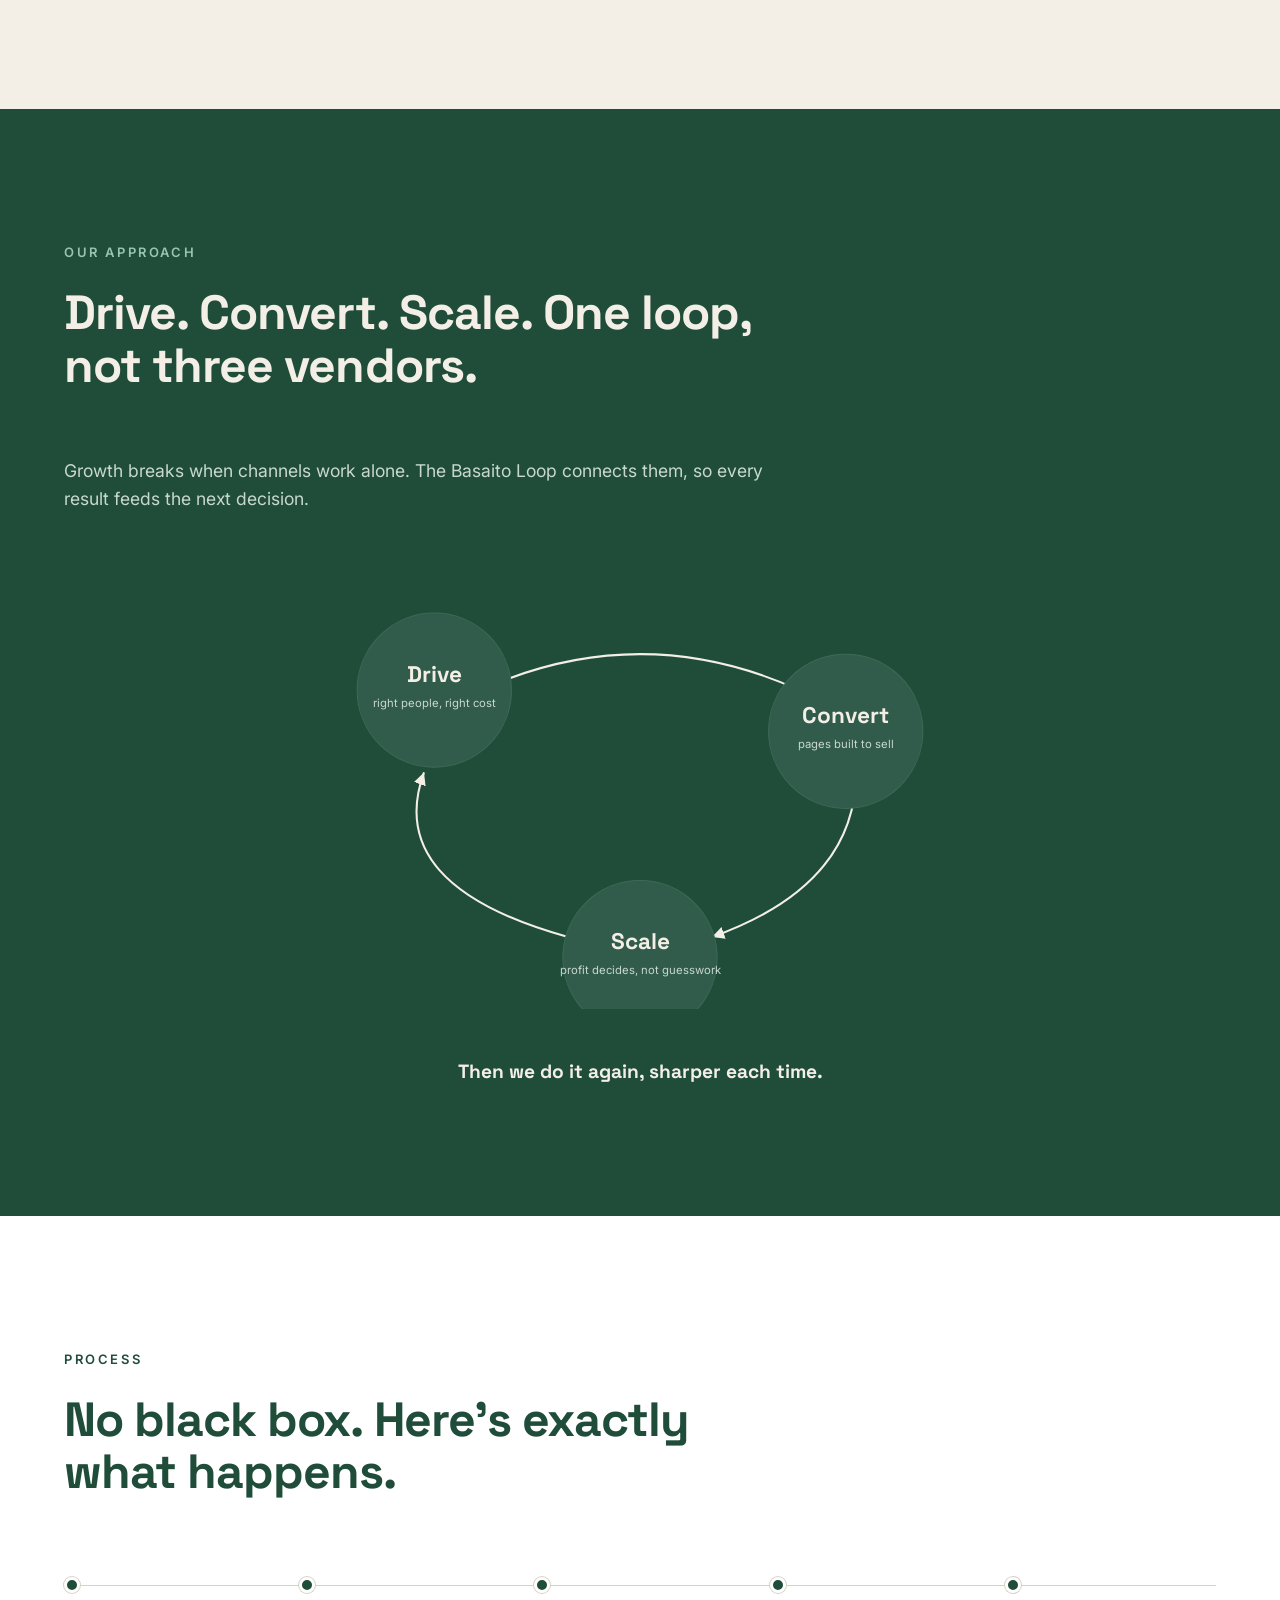
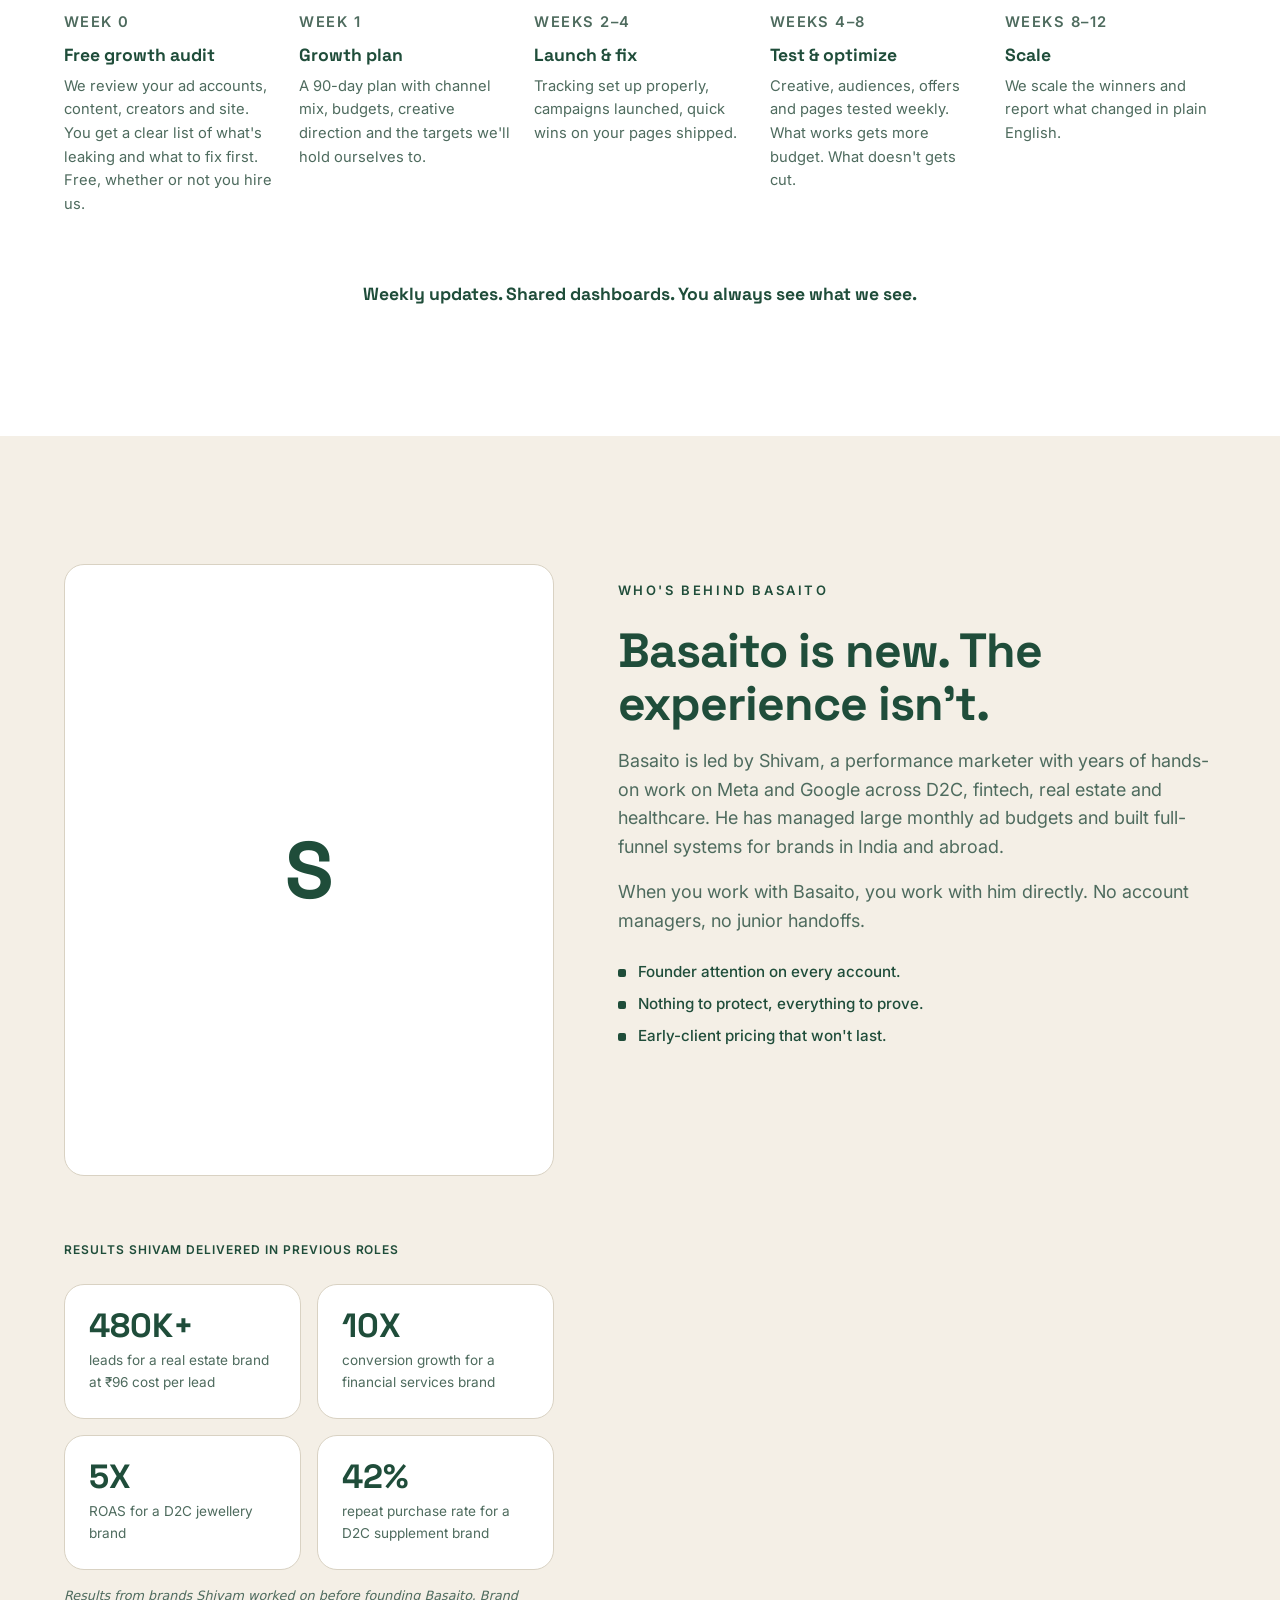
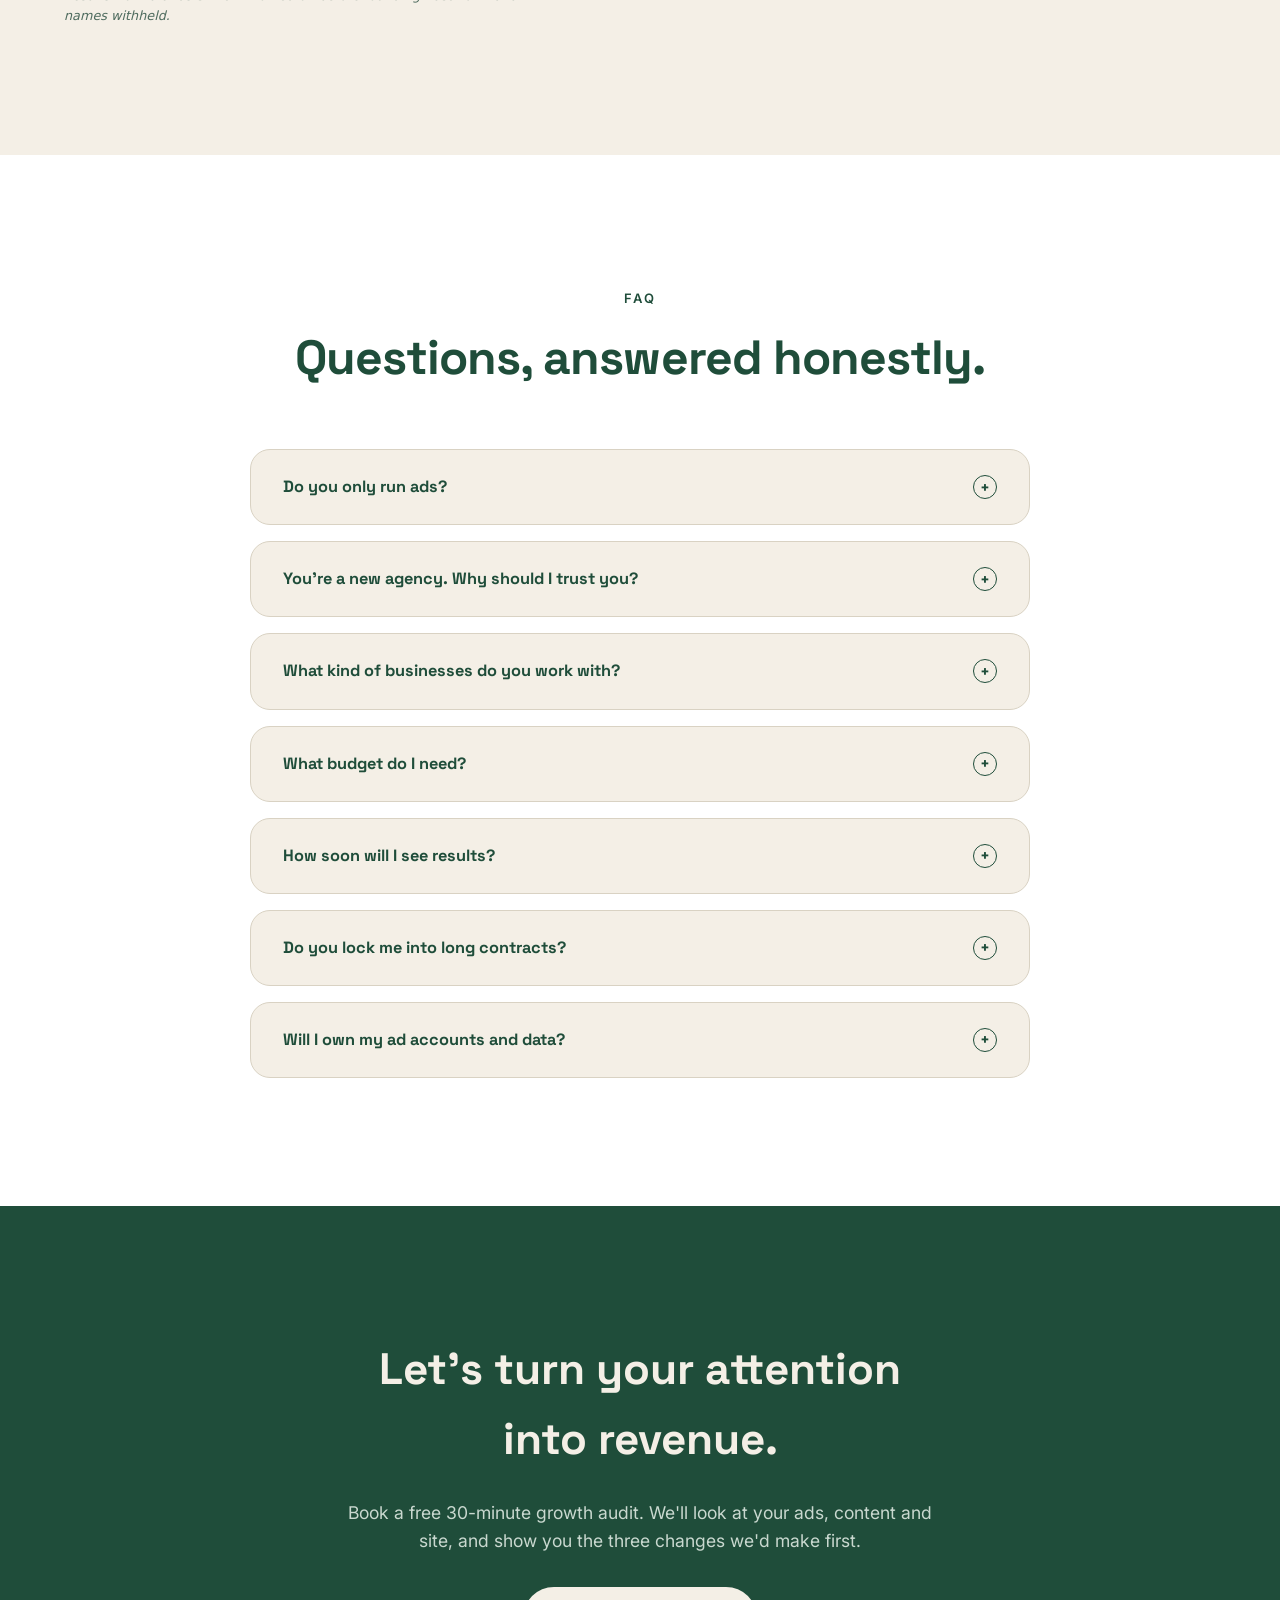
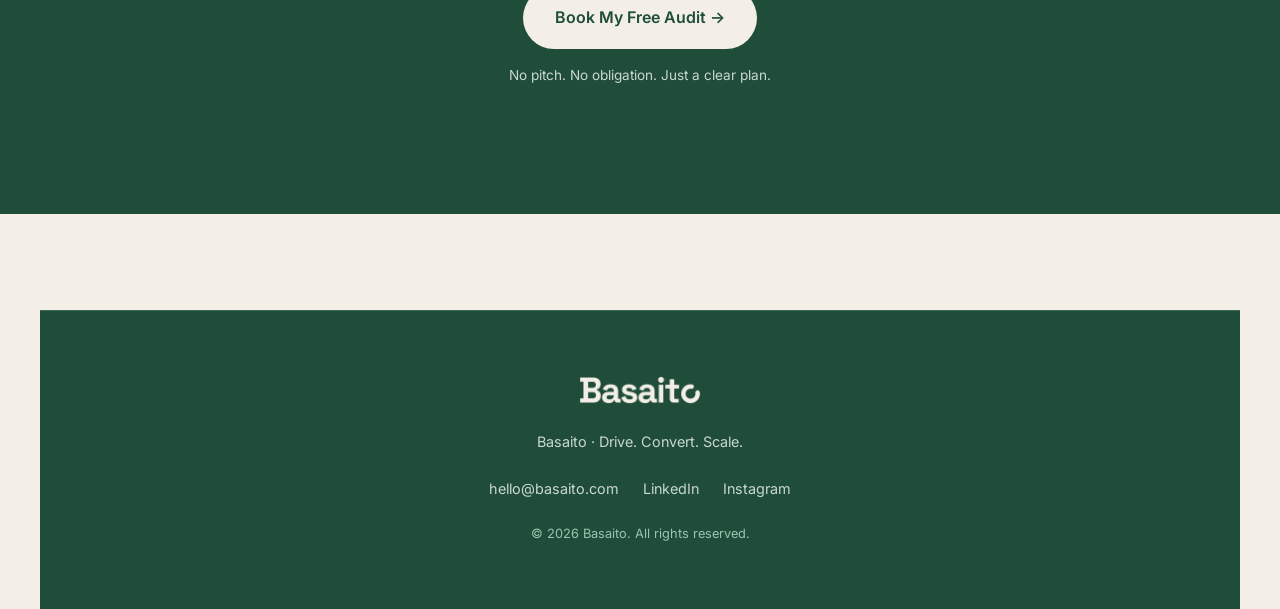
==== commit d05f5328: "Shorten Scale node subtext in hero loop diagram to fix overflow" ====
--- a/index.html
+++ b/index.html
@@ -176,7 +176,7 @@
           <g>
             <circle cx="150" cy="335" r="46" fill="#FFFFFF" stroke="#D9D2C3"/>
             <text x="150" y="331" text-anchor="middle" fill="#1F4D3A" font-family="Space Grotesk, sans-serif" font-size="15" font-weight="700">Scale</text>
-            <text x="150" y="349" text-anchor="middle" fill="#4E6B5E" font-family="Inter, sans-serif" font-size="9">put budget behind proof</text>
+            <text x="150" y="349" text-anchor="middle" fill="#4E6B5E" font-family="Inter, sans-serif" font-size="9">fund what performs</text>
           </g>
         </svg>
       </div>
--- a/css/style.css
+++ b/css/style.css
@@ -919,7 +919,7 @@
   .hero__inner {
     grid-template-columns: 1fr;
   }
-  .hero__visual { order: -1; max-width: 360px; margin-inline: auto; }
+  .hero__visual { max-width: 360px; margin-inline: auto; }
 
   .problem__grid { grid-template-columns: repeat(2, 1fr); }
   .services__grid { grid-template-columns: 1fr; }
